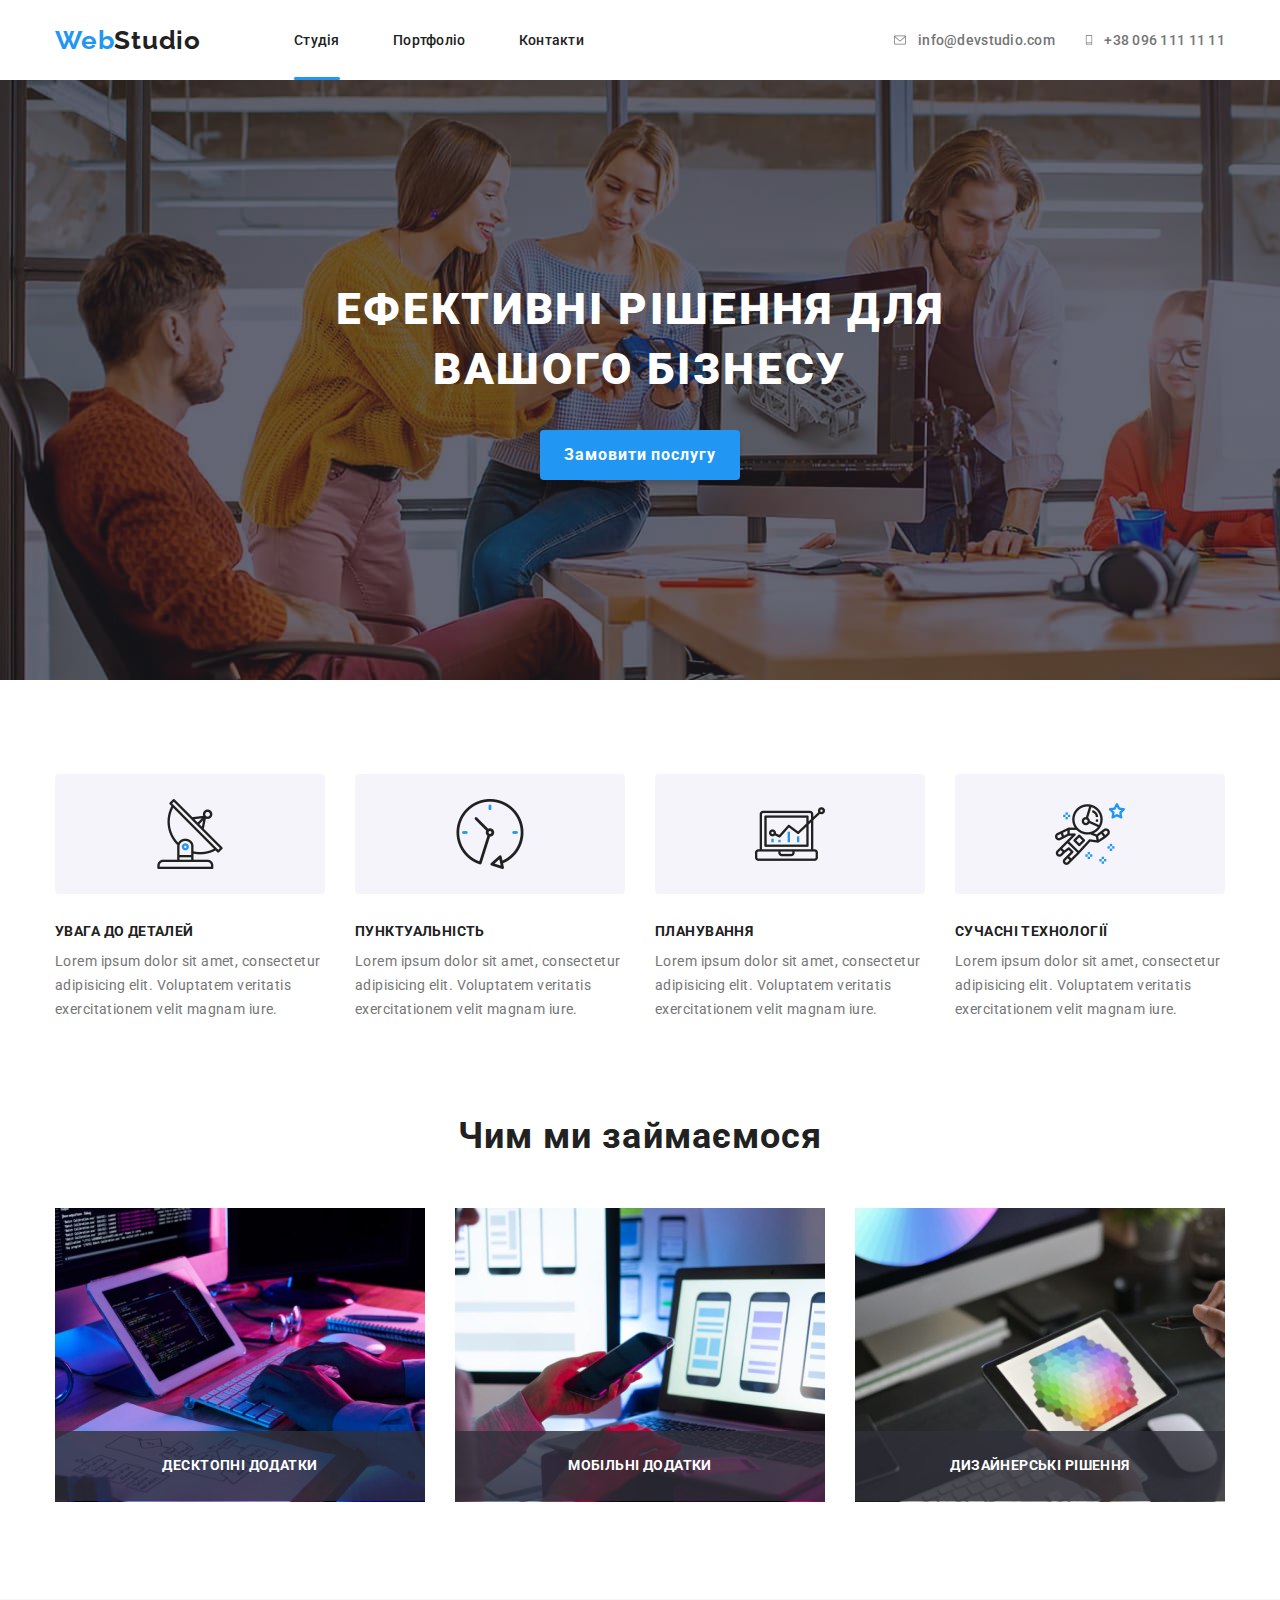
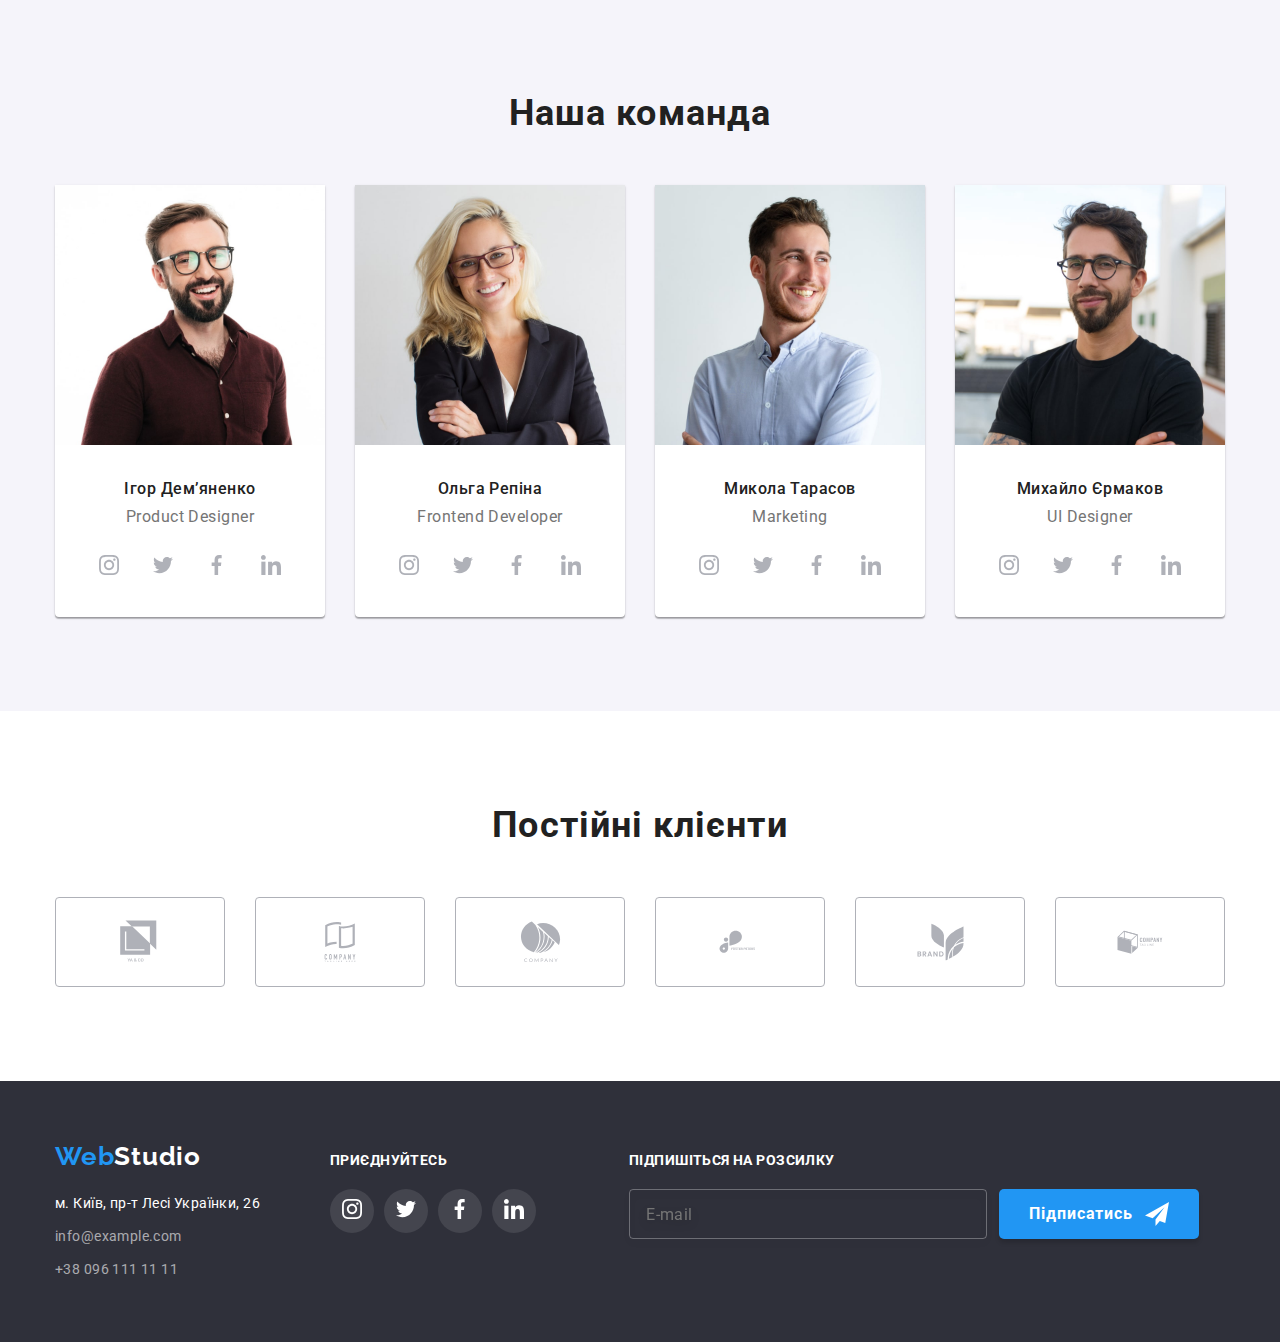
==== index.html @ 6cf21756 "Add files via upload" ====
<!DOCTYPE html>
<html lang="en">

<head>
    <meta charset="UTF-8">
    <meta http-equiv="X-UA-Compatible" content="IE=edge">
    <meta name="viewport" content="width=device-width, initial-scale=1.0">
    <link rel="preconnect" href="https://fonts.googleapis.com">
    <link rel="preconnect" href="https://fonts.gstatic.com" crossorigin>
    <link
        href="https://fonts.googleapis.com/css2?family=Raleway:wght@700&family=Roboto:wght@400;500;700;900&display=swap"
        rel="stylesheet">
    <link rel="stylesheet" href="https://cdnjs.cloudflare.com/ajax/libs/modern-normalize/1.1.0/modern-normalize.min.css">
    <link rel="stylesheet" href="./styles/reset.css">
    <link rel="stylesheet" href="./styles/base.css">
    <link rel="stylesheet" href="./styles/studio.css">
    <title>WebStudio</title>
</head>

<body>

    <header class="header-section">
        <div class="header-container container">
            <a href="./index.html" class="header-logo">Web<span class="logo-black">Studio</span></a>
            <nav class="header-nav">
                <ul class="header-list">
                    <li class="header-item">
                        <a href="./index.html" class="header-link header-overlay">Студія</a>
                    </li>
                    <li class="header-item">
                        <a href="./portfolio.html" class="header-link">Портфоліо</a>
                    </li>
                    <li class="header-item">
                        <a href="#" class="header-link">Контакти</a>
                    </li>
                </ul>
            </nav>
            <ul class="header-contacts">
                <a href="mailto:info@devstudio.com" class="header-link header-contact">
                    <svg width="16" height="12" class="header-svg">
                        <use href="./img/symbol-defs.svg#icon-post">
                            
                        </use>
                    </svg>
                    info@devstudio.com
                </a>
                <a href="tel:+380961111111" class="header-link header-contact">
                    <svg width="10" height="16" class="header-svg">
                        <use href="./img/symbol-defs.svg#icon-phone">
                            
                        </use>
                    </svg>
                    +38 096 111 11 11
                </a>
            </ul>
        </div>
    </header>

    <main class="main-section">

        <div class="overlay is-hidden" data-backdrop>
            <form class="form-section is-hidden">
                <h2 class="form-title">Залиште свої дані, ми Вам зателефонуємо</h2>
                <button class="form-container" type="button" data-close-modal>
                    <svg class="form-icon" width="11" height="11">
                        <use href="./img/symbol-defs.svg#icon-button-close"></use>
                    </svg>
                </button>
                <ul class="form-list">
                    <li class="form-item">
                        <label for="name" class="form-subtitle">Iм’я</label>
                        <input type="text" class="form-field" required id="name">
                        <svg class="form-svg" width="12" height="12">
                            <use href="./img/symbol-defs.svg#icon-human"></use>
                        </svg>
                    </li>
                    <li class="form-item">
                        <label for="tel" class="form-subtitle">Телефон</label>
                        <input type="tel" class="form-field" required id="tel">
                        <svg class="form-svg" width="13" height="13">
                            <use href="./img/symbol-defs.svg#icon-phone-form"> </use>
                        </svg>
                    </li>
                    <li class="form-item">
                        <label for="mail" class="form-subtitle">Пошта</label>
                        <input type="email" class="form-field" required id="mail">
                        <svg class="form-svg" width="15" height="12">
                            <use href="./img/symbol-defs.svg#icon-mail-form"></use>
                        </svg>
                    </li>
                    <li class="form-item">
                        <h3 class="form-subtitle">Коментарі</h3>
                        <textarea type="text" class="form-textarea" placeholder="Введите текст"></textarea>
                    </li>
                    <li class="form-item">
                        <label for="comment" class="form-subtitle"></label>
                        <input type="checkbox" class="form-checkbox" id="comment" required>
                        <p class="form-text">Погоджуюсь з розсилкою і приймаю <a class="form-link" href="./"> Умови договору </a></p>
                    </li>
                </ul>
                <button class="form-but" type="submit">Надіслати</button>
            </form>
        </div>

        <section class="hero-section">
            <h1 class="hero-title">ефективні рішення для вашого бізнесу</h1>
            <button type="button" class="hero-but" data-open-modal>Замовити послугу</button>
        </section>

        <section class="benefits-section">
            <div class="container">
                <ul class="benefits-list">
                    <li class="benefits-item">
                        <h3 class="benefits-title">УВАГА ДО ДЕТАЛЕЙ</h3>
                        <p class="benefits-text">Lorem ipsum dolor sit amet, consectetur adipisicing elit. Voluptatem
                            veritatis exercitationem
                            velit magnam iure.</p>
                    </li>
                    <li class="benefits-item">
                        <h3 class="benefits-title">ПунктуальнІсть</h3>
                        <p class="benefits-text">Lorem ipsum dolor sit amet, consectetur adipisicing elit. Voluptatem
                            veritatis exercitationem
                            velit magnam iure.
                        </p>
                    </li>
                    <li class="benefits-item">
                        <h3 class="benefits-title">ПЛАНУВАННЯ</h3>
                        <p class="benefits-text">Lorem ipsum dolor sit amet, consectetur adipisicing elit. Voluptatem
                            veritatis exercitationem
                            velit magnam iure.
                        </p>
                    </li>
                    <li class="benefits-item">
                        <h3 class="benefits-title">СУЧАСНІ ТЕхнології</h3>
                        <p class="benefits-text">Lorem ipsum dolor sit amet, consectetur adipisicing elit. Voluptatem
                            veritatis exercitationem
                            velit magnam iure.
                        </p>
                    </li>
                </ul>
            </div>
        </section>

        <section class="services-section">
            <div class="container">
                <h2 class="services-title">Чим ми займаємося</h2>
                <ul class="services-list">
                    <li class="services-item">
                        <img src="./img/studio/клавіатура.jpg" alt="coder" width="370" class="services-img">
                    </li>
                    <li class="services-item">
                        <img src="./img/studio/телефон.jpg" alt="phone bright"
                            width="370" class="services-img">
                    </li>
                    <li class="services-item">
                        <img src="./img/studio/планшет.jpg" alt="rainbow phone" width="370" class="services-img">
                    </li>
                </ul>
            </div>
        </section>

        <section class="team-section">
            <div class="container">
                <h2 class="team-title">Наша команда</h2>
                <ul class="team-list">
                    <li class="team-item">
                        <img src="./img/studio/чоловік-3.jpg" alt="man in red" width="270" class="team-photo">
                        <h3 class="team-name">Ігор Дем’яненко</h3>
                        <h4 class="team-pos">Product Designer</h4>
                    <ul class="team-socials">
                        <li class="team-soc">
                            <a href="./" class="team-link">
                                <svg width="20" height="20" class="team-svg">
                                    <use href="./img/symbol-defs.svg#icon-instagram">
                                </svg>
                            </a>
                        </li>
                        <li class="team-soc">
                            <a href="./" class="team-link">
                                <svg width="20" height="20" class="team-svg">
                                    <use href="./img/symbol-defs.svg#icon-twitter">
                                </svg>
                            </a>
                        </li>
                        <li class="team-soc">
                            <a href="./" class="team-link">
                                <svg width="20" height="20" class="team-svg">
                                    <use href="./img/symbol-defs.svg#icon-facebook">
                                </svg>
                            </a>
                        </li>
                        <li class="team-soc">
                            <a href="./" class="team-link">
                                <svg width="20" height="20" class="team-svg">
                                    <use href="img/symbol-defs.svg#icon-linkedin">
                                </svg>
                            </a>
                        </li>
                    </ul>
                    </li>
                    <li class="team-item">
                        <img src="./img/studio/жінка.jpg" alt="woman in black" width="270" class="team-photo">
                        <h3 class="team-name">Ольга Репіна</h3>
                        <h4 class="team-pos">Frontend Developer</h4>
                        <ul class="team-socials">
                            <li class="team-soc">
                                <a href="./" class="team-link">
                                    <svg width="20" height="20" class="team-svg">
                                        <use href="./img/symbol-defs.svg#icon-instagram">
                                    </svg>
                                </a>
                            </li>
                            <li class="team-soc">
                                <a href="./" class="team-link">
                                    <svg width="20" height="20" class="team-svg">
                                        <use href="./img/symbol-defs.svg#icon-twitter">
                                    </svg>
                                </a>
                            </li>
                            <li class="team-soc">
                                <a href="./" class="team-link">
                                    <svg width="20" height="20" class="team-svg">
                                        <use href="./img/symbol-defs.svg#icon-facebook">
                                    </svg>
                                </a>
                            </li>
                            <li class="team-soc">
                                <a href="./" class="team-link">
                                    <svg width="20" height="20" class="team-svg">
                                        <use href="img/symbol-defs.svg#icon-linkedin">
                                    </svg>
                                </a>
                            </li>
                        </ul>
                        </li>
                    <li class="team-item">
                        <img src="./img/studio/чоловік-2.jpg" alt="man in blue" width="270" class="team-photo">
                        <h3 class="team-name">Микола Тарасов</h3>
                        <h4 class="team-pos">Marketing</h4>
                        <ul class="team-socials">
                            <li class="team-soc">
                                <a href="./" class="team-link">
                                    <svg width="20" height="20" class="team-svg">
                                        <use href="./img/symbol-defs.svg#icon-instagram">
                                    </svg>
                                </a>
                            </li>
                            <li class="team-soc">
                                <a href="./" class="team-link">
                                    <svg width="20" height="20" class="team-svg">
                                        <use href="./img/symbol-defs.svg#icon-twitter">
                                    </svg>
                                </a>
                            </li>
                            <li class="team-soc">
                                <a href="./" class="team-link">
                                    <svg width="20" height="20" class="team-svg">
                                        <use href="./img/symbol-defs.svg#icon-facebook">
                                    </svg>
                                </a>
                            </li>
                            <li class="team-soc">
                                <a href="./" class="team-link">
                                    <svg width="20" height="20" class="team-svg">
                                        <use href="img/symbol-defs.svg#icon-linkedin">
                                    </svg>
                                </a>
                            </li>
                        </ul>
                        </li>
                    <li class="team-item">
                        <img src="./img/studio/чоловік-1.jpg" alt="man in black" width="270" class="team-img">
                        <h3 class="team-name">Михайло Єрмаков</h3>
                        <h4 class="team-pos">UI Designer</h4>
                        <ul class="team-socials">
                            <li class="team-soc">
                                <a href="./" class="team-link">
                                    <svg width="20" height="20" class="team-svg">
                                        <use href="./img/symbol-defs.svg#icon-instagram">
                                    </svg>
                                </a>
                            </li>
                            <li class="team-soc">
                                <a href="./" class="team-link">
                                    <svg width="20" height="20" class="team-svg">
                                        <use href="./img/symbol-defs.svg#icon-twitter">
                                    </svg>
                                </a>
                            </li>
                            <li class="team-soc">
                                <a href="./" class="team-link">
                                    <svg width="20" height="20" class="team-svg">
                                        <use href="./img/symbol-defs.svg#icon-facebook">
                                    </svg>
                                </a>
                            </li>
                            <li class="team-soc">
                                <a href="./" class="team-link">
                                    <svg width="20" height="20" class="team-svg">
                                        <use href="img/symbol-defs.svg#icon-linkedin">
                                    </svg>
                                </a>
                            </li>
                        </ul>
                        </li>
                </ul>
            </div>
        </section>

        <section class="clients-section">

            <div class="container">
                <h2 class="clients-title">Постійні клієнти</h2>
                <ul class="clients-list">
                    <li class="clients-item">
                        <svg width="44" height="49" class="clients-svg">
                            <use href="./img/symbol-defs.svg#icon-client-1">
                            </use>
                        </svg>
                    </li>
                    <li class="clients-item">
                        <svg width="40" height="52" class="clients-svg">
                            <use href="./img/symbol-defs.svg#icon-client-2">
                            </use>
                        </svg>
                    </li>
                    <li class="clients-item">
                        <svg width="41" height="42" class="clients-svg">
                            <use href="./img/symbol-defs.svg#icon-client-3">
                            </use>
                        </svg>
                    </li>
                    <li class="clients-item">
                        <svg width="79" height="42" class="clients-svg">
                            <use href="./img/symbol-defs.svg#icon-client-4">
                            </use>
                        </svg>
                    </li>
                    <li class="clients-item">
                        <svg width="59" height="46" class="clients-svg">
                            <use href="./img/symbol-defs.svg#icon-client-5"> </use>
                        </svg>
                    </li>
                    <li class="clients-item">
                        <svg width="88" height="45" class="clients-svg">
                            <use href="./img/symbol-defs.svg#icon-client-6">
                            </use>
                        </svg>
                    </li>
                </ul>
            </div>

        </section>
    </main>

    <footer class="footer-section">
        <div class="footer-container">
            <div class="footer-column1">
                <a href="./index.html" class="footer-logo">Web<span class="logo-white">Studio</span></a>
                <ul class="footer-list">
                    <li class="footer-item">
                        <address class="footer-adress">м. Київ, пр-т Лесі Українки, 26</address>
                    </li>
                    <li class="footer-item">
                        <a href="mailto:info@example.com" class="header-link header-contact footer-contact">info@example.com</a>
                    </li>
                    <li class="footer-item">
                        <a href="tel:+380961111111" class="header-link header-contact footer-contact">+38 096 111 11 11</a>
                    </li>
                </ul>
            </div>
            <div class="footer-column">
                <h2 class="footer-title">Приєднуйтесь</h2>
                <ul class="footer-socials">
                    <li class="footer-soc">
                        <a href="./" class="footer-link">
                            <svg width="20" height="20" class="footer-svg">
                                <use href="./img/symbol-defs.svg#icon-instagram">
                            </svg>
                        </a>
                    </li>
                    <li class="footer-soc">
                        <a href="./" class="footer-link">
                            <svg width="20" height="20" class="footer-svg">
                                <use href="./img/symbol-defs.svg#icon-twitter">
                            </svg>
                        </a>
                    </li>
                    <li class="footer-soc">
                        <a href="./" class="footer-link">
                            <svg width="20" height="20" class="footer-svg">
                                <use href="./img/symbol-defs.svg#icon-facebook">
                            </svg>
                        </a>
                    </li>
                    <li class="footer-soc">
                        <a href="./" class="footer-link">
                            <svg width="20" height="20" class="footer-svg">
                                <use href="./img/symbol-defs.svg#icon-linkedin">
                            </svg>
                        </a>
                    </li>
                </ul>
            </div>
            <div class="footer-column2">
                <h2 class="footer-title">ПІДПИШІТЬСЯ НА РОЗСИЛКУ</h2>
                <form class="footer-form">
                    <input type="email" class="footer-field" placeholder="E-mail" required>
                    <button class="footer-but">
                        Підписатись
                        <svg class="footer-send" width="24" height="24">
                            <use href="./img/symbol-defs.svg#icon-icon-send"></use>
                        </svg>
                    </button>
                </form>
            </div>
        </div>
    </footer>

    <script>
        const refs = {
          openModalBtn: document.querySelector("[data-open-modal]"),
          closeModalBtn: document.querySelector("[data-close-modal]"),
          backdrop: document.querySelector("[data-backdrop]"),
        };
  
        refs.openModalBtn.addEventListener("click", toggleModal);
        refs.closeModalBtn.addEventListener("click", toggleModal);
  
        refs.backdrop.addEventListener("click", logBackdropClick);
  
        function toggleModal() {
          refs.backdrop.classList.toggle("is-hidden");
          
          if(document.body.style.overflow == 'hidden'){
            document.body.style.overflow = 'visible';
          }
          else{
            document.body.style.overflow = 'hidden';
          }
        }
  
        function logBackdropClick() {
          console.log("Це клік в бекдроп");
        }

      </script>

</body>

</html>
---- styles/base.css ----
/* body */

body{
    font-family: 'Roboto';
}

/* header */


.header-section{
    height: 80px;
}
.header-container{
    display: flex;
    align-items: center;
    height: inherit;
}

.header-nav{
    height: inherit;
}

.header-list{
    display: flex;
    justify-content: space-between;
    width: 290px;
    margin-left: 93px;
    height: inherit;
}
.header-contacts{
    display: flex;
    justify-content: space-between;
    width: 333px;
    margin-left: auto;
}

.header-logo, .footer-logo{
    font-family: 'Raleway';
    font-weight: 700;
    font-size: 26px;
    line-height: 1.19;
    letter-spacing: 0.03em;
    color: #2196F3;
    text-decoration: none;
}

.header-link{
    font-weight: 500;
    font-size: 14px;
    line-height: 1.17;
    letter-spacing: 0.02em;
    color: #212121;
    text-decoration: none;
    align-items: center;
    display: flex;
    transition: cubic-bezier(.77,.22,.1,.96) 0.2s;
    position: relative;
    height: 100%;
}

.header-link:hover{
    color: #2196F3;
}

.header-link:hover{
    color: #2196F3;
}

.header-overlay::after{
    content: '';
    display: block;
    width: 100%;
    height: 3px;
    position: absolute;
    top: 96%;
    background-color: #2196F3;
    border-radius: 5px;
}

.header-link:hover>svg{
    fill: #2196F3;
}

.header-svg{
    fill: #757575;
    margin-right: 10px;
}

.logo-black{
    color: #212121;
}
.logo-white{
    color: #FFFFFF;
}
.header-contact{
    color: #757575;
}

/* footer */

.footer-section{
    padding: 60px 0;
    background-color: #2F303A;
}

.footer-container{
    width: 1200px;
    padding: 0 15px;
    margin: 0 auto;
    display: flex;
}

.footer-list{
    margin-top: 20px;
}
.footer-item{
    margin-top: 9px;
}
.footer-item:first-child{
    margin-top: 0px;
}
.footer-adress{
    font-weight: 400;
    font-size: 14px;
    line-height: 1.71;    
    font-style: normal;
    letter-spacing: 0.03em;
    color: #FFFFFF;
}
.footer-contact{
    font-weight: 400;
    line-height: 1.71;
    letter-spacing: 0.03em;
    color: rgba(255, 255, 255, 0.6);
}

.footer-column{
    margin-left: 70px;
    padding-top: 12px;
}
.footer-title{
    font-family: 'Roboto';
    font-weight: 700;
    font-size: 14px;
    line-height: 1.14;
    letter-spacing: 0.03em;
    text-transform: uppercase;
    color: #FFFFFF;
}
.footer-socials{
    margin-top: 20px;
    display: flex;
    width: 206px;
    justify-content: space-between;
}
.footer-soc{
    width: 44px;
    border-radius: 50%;
    height: 44px;
    display: flex;
    justify-content: center;
    align-items: center;
    background: rgba(255, 255, 255, 0.1);
    transition: cubic-bezier(.77,.22,.1,.96) 0.2s;
}
.footer-svg{
    fill: #FFF;
    transition: cubic-bezier(.77,.22,.1,.96) 0.2s;
}
.footer-soc:hover{
    background: #2196F3;
}



.footer-svg{
    fill: #FFF;
    transition: 0.2s;
}
.footer-soc:hover{
    border-radius: 50%;
    background: #2196F3;
    transition: 0.2s;
}

.footer-column2{
    margin-left: 93px;
    padding-top: 12px;
}
.footer-form{
    display: flex;
    justify-content: space-between;
    width: 570px;
    margin-top: 20px;
}
.footer-but{
    display: flex;
    align-items: center;
    justify-content: center;
    width: 200px;
    height: 50px;
    background: #2196F3;
    box-shadow: 0px 4px 4px rgba(0, 0, 0, 0.15);
    border-radius: 5px;
    border: 0;
    font-family: 'Roboto';
    font-weight: 700;
    font-size: 16px;
    line-height: 1.88;
    display: flex;
    align-items: center;
    text-align: center;
    letter-spacing: 0.06em;
    color: #FFFFFF;
}
.footer-field{
    width: 358px;
    height: 50px;
    border: 1px solid rgba(255, 255, 255, 0.3);
    filter: drop-shadow(0px 4px 4px rgba(0, 0, 0, 0.15));
    border-radius: 4px;
    background-color: transparent;
    font-family: 'Roboto';
    font-weight: 400;
    font-size: 16px;
    line-height: 1.25;
    padding: 15px 16px;
    letter-spacing: 0.03em;
    color: rgba(255, 255, 255, 0.6);
    transition: ease 0.2s;
}
.footer-field:hover{
    border-color: #2196F3;
}
.footer-send{
    fill: #fff;
    margin-left: 12px;
}

.container{
    width: 1200px;
    padding: 0 15px;
    margin: 0 auto;
}
---- styles/studio.css ----
.form-section{
    padding: 40px;
    width: 528px;
    height: 581px;
    position: absolute;
    z-index: 3;
    left: 50%;
    top: 50%;
    transform: translate(-50%, -50%);
    background: #FFFFFF;
    box-shadow: 0px 1px 3px rgba(0, 0, 0, 0.12), 0px 1px 1px rgba(0, 0, 0, 0.14), 0px 2px 1px rgba(0, 0, 0, 0.2);
    border-radius: 4px;
}

.form-title{
    font-family: 'Roboto';
    font-weight: 700;
    font-size: 20px;
    line-height: 1.15;
    text-align: center;
    letter-spacing: 0.03em;
    color: #212121;
}

.form-container{
    position: absolute;
    display: flex;
    align-items: center;
    justify-content: center;
    top: 8px;
    right: 8px;
    width: 30px;
    height: 30px;
    background: #FFFFFF;
    border: 1px solid rgba(0, 0, 0, 0.1);
    border-radius: 50%;
    transition: cubic-bezier(.11,.2,.55,1.27) 0.2s
}

.form-container:hover>.form-icon{
    fill: #2196F3;
    transition: ease 0.2s;
}

.form-item{
    margin-top: 10px;
    position: relative;
}

.form-item:first-child{
    margin-top: 12px;
}

.form-item:last-child{
    font-family: 'Roboto';
    font-weight: 400;
    font-size: 14px;
    line-height: 1.71;
    letter-spacing: 0.03em;
    color: #757575;
    display: flex;
    align-items: center;
    margin-top: 20px;
}

.form-subtitle{
    font-family: 'Roboto';
    font-weight: 400;
    font-size: 12px;
    line-height: 1.17;    
    letter-spacing: 0.01em;
    color: #757575;
}

.form-field, .form-textarea{
    border: 1px solid rgba(33, 33, 33, 0.2);
    border-radius: 4px;
    cursor: pointer;
    margin-top: 4px;
}

.form-field:hover+.form-svg, .form-field:focus+.form-svg{
    fill: #2196F3;
}

.form-field:hover, .form-textarea:hover{
    border-color: #2196F3;
}

.form-field{
    padding: 12px 18px 12px 42px;
    height: 40px;
    width: 448px;
    display: block;
}

.form-svg{
    position: absolute;
    bottom: 14px;
    left: 15px;
}

.form-textarea{
    width: 448px;
    height: 120px;
    padding: 12px 16px;
    font-family: 'Roboto';
    font-weight: 400;
    font-size: 14px;
    line-height: 16px;
    letter-spacing: 0.01em;
    color: rgba(117, 117, 117, 0.5);
}

.form-checkbox{
    width: 16px;
    height: 15px;
}

.form-text{
    margin-left: 8.38px;
}

.form-link:link, .form-link:visited{
    color: #2196F3;
    text-decoration: underline #2196F3;
}

.form-but{
    width: 200px;
    height: 50px;
    background: #2196F3;
    box-shadow: 0px 4px 4px rgba(0, 0, 0, 0.15);
    border-radius: 4px;
    border: 0;
    display: block;
    margin: 30px auto 0;
    font-family: 'Roboto';
    font-weight: 700;
    font-size: 16px;
    line-height: 1.18;
    letter-spacing: 0.06em;
    color: #FFFFFF;
}
.overlay{
    position: fixed;
    top: 0;
    left: 0;
    width: 100%;
    height: 100%;
    background: rgba(0, 0, 0, 0.2);
    z-index: 2;
    transition: cubic-bezier(.11,.2,.55,1.27) 0.4s;
}
.overlay.is-hidden{
    opacity: 0;
    pointer-events: none;
    transition: cubic-bezier(.11,.2,.55,1.27) 0.4s;
}


.hero-section{
    display: flex;
    flex-direction: column;
    background-color: #2F303A;
    height: 600px;
    align-items: center;
    justify-content: center;
    background: linear-gradient(to left, rgba(47, 48, 58, 0.4), rgba(47, 48, 58, 0.4)), url('../img/background/background.jpg');
}
.hero-title{
    font-weight: 900;
    font-size: 44px;
    line-height: 1.36;
    text-align: center;
    letter-spacing: 0.06em;
    text-transform: uppercase;
    color: #FFFFFF;
    width: 696px;
}
.hero-but{
    font-weight: 700;
    font-size: 16px;
    line-height: 1.87;    
    letter-spacing: 0.06em;
    color: #FFFFFF;
    background-color: #2196F3;
    border: 0;
    box-shadow: 0px 4px 4px rgba(0, 0, 0, 0.15);
    border-radius: 4px;
    width: 200px;
    height: 50px;
    margin-top: 30px;
}

.benefits-section{
    padding-top: 94px;
}
.benefits-list{
    display: flex;
    justify-content: space-between;
}

.benefits-item:before{
    width: 270px;
    height: 120px;
    content: '';
    display: block;
    border-radius: 4px;
    margin-bottom: 30px;
    background: #F5F4FA;
    background-size: 70px 70px;
    background-repeat: no-repeat;
    background-position: center center;
}

.benefits-item:nth-child(1)::before{
    background-image: url('../img/studio/sputnik.png');
}
.benefits-item:nth-child(2)::before{
    background-image: url('../img/studio/time.png');
}
.benefits-item:nth-child(3)::before{
    background-image: url('../img/studio/stonks.png');
}
.benefits-item:nth-child(4)::before{
    background-image: url('../img/studio/cosmo.png');
}

.benefits-title{
    font-weight: 700;
    font-size: 14px;
    line-height: 1.14;
    letter-spacing: 0.03em;
    text-transform: uppercase;
    color: #212121;
    width: 270px;
}
.benefits-text{
    font-weight: 400;
    font-size: 14px;
    line-height: 1.71;
    letter-spacing: 0.03em;
    color: #757575;
    width: 270px;
    margin-top: 10px;
}

.services-section{
    padding: 94px 0;
}
.services-list{
    display: flex;
    justify-content: space-between;
    margin-top: 50px;
}

.services-item{
    position: relative;
    font-family: 'Roboto';
    font-weight: 700;
    color: #FFFFFF;
    font-size: 14px;
    line-height: 1.14;
    text-align: center;
    letter-spacing: 0.03em;
    text-transform: uppercase;
}

.services-item::before{
    content: 'Десктопні додатки';
    display: flex;
    position: absolute;
    bottom: 4px;
    background-color: rgba(47, 48, 58, 0.8);
    justify-content: center;
    align-items: center;
    width: 100%;
    height: 70px;
}

.services-item:nth-child(2)::before{
    content: 'Мобільні додатки';
}

.services-item:nth-child(3)::before{
    content: 'Дизайнерські рішення';
}

.team-section{
    background-color: #F5F4FA;
    padding: 94px 0;
}
.team-list{
    display: flex;
    justify-content: space-between;
    margin-top: 50px;
}
.team-item{
    background: #FFFFFF;
    box-shadow: 0px 1px 3px rgba(0, 0, 0, 0.12), 0px 1px 1px rgba(0, 0, 0, 0.14), 0px 2px 1px rgba(0, 0, 0, 0.2);
    border-radius: 0px 0px 4px 4px;
    padding-bottom: 30px;
}
.team-name{
    font-weight: 500;
    font-size: 16px;
    line-height: 1.18;    
    text-align: center;
    letter-spacing: 0.03em;
    color: #212121;
    margin-top: 30px;
}
.team-pos{
    font-weight: 400;
    font-size: 16px;
    line-height: 1.18;    
    text-align: center;
    letter-spacing: 0.03em;
    color: #757575;
    margin-top: 10px;
}

.team-socials{
    display: flex;
    width: 206px;
    justify-content: space-between;
    margin: 16px auto 0;
}
.team-link{
    display: flex;
    width: 44px;
    height: 44px;
    justify-content: center;
    align-items: center;
    transition: 0.2s;
}
.team-svg{
    fill: #AFB1B8;
    transition: 0.2s;
}
.team-link:hover{
    border-radius: 50%;
    background: #2196F3;
    transition: 0.2s;
}
.team-link:hover > svg{
    fill: #fff;
    transition: 0.2s;
}

.clients-section{
    padding: 94px 0;
}
.clients-list{
    margin-top: 50px;
    display: flex;
    justify-content: space-between;
    width: 1170px;
}
.clients-item{
    height: 90px;
    width: 170px;
    display: flex;
    justify-content: center;
    align-items: center;
    border: 1px solid #AFB1B8;
    border-radius: 4px;
    transition: 0.2s;
}
.clients-svg{
    fill: #AFB1B8;
    transition: 0.2s;
}
.clients-item:hover{
    border: 1px solid #2196F3;
    transition: 0.2s;
}
.clients-item:hover > svg{
    fill: #2196F3;
    transition: 0.2s;
}

.icons-team {
    display: flex;
    width: 206px;
    justify-content: space-between;
    margin: 16px auto 0;
}

.services-title, .team-title, .clients-title{
    font-weight: 700;
    font-size: 36px;
    line-height: 1.16;
    text-align: center;
    letter-spacing: 0.03em;
    color: #212121;
}
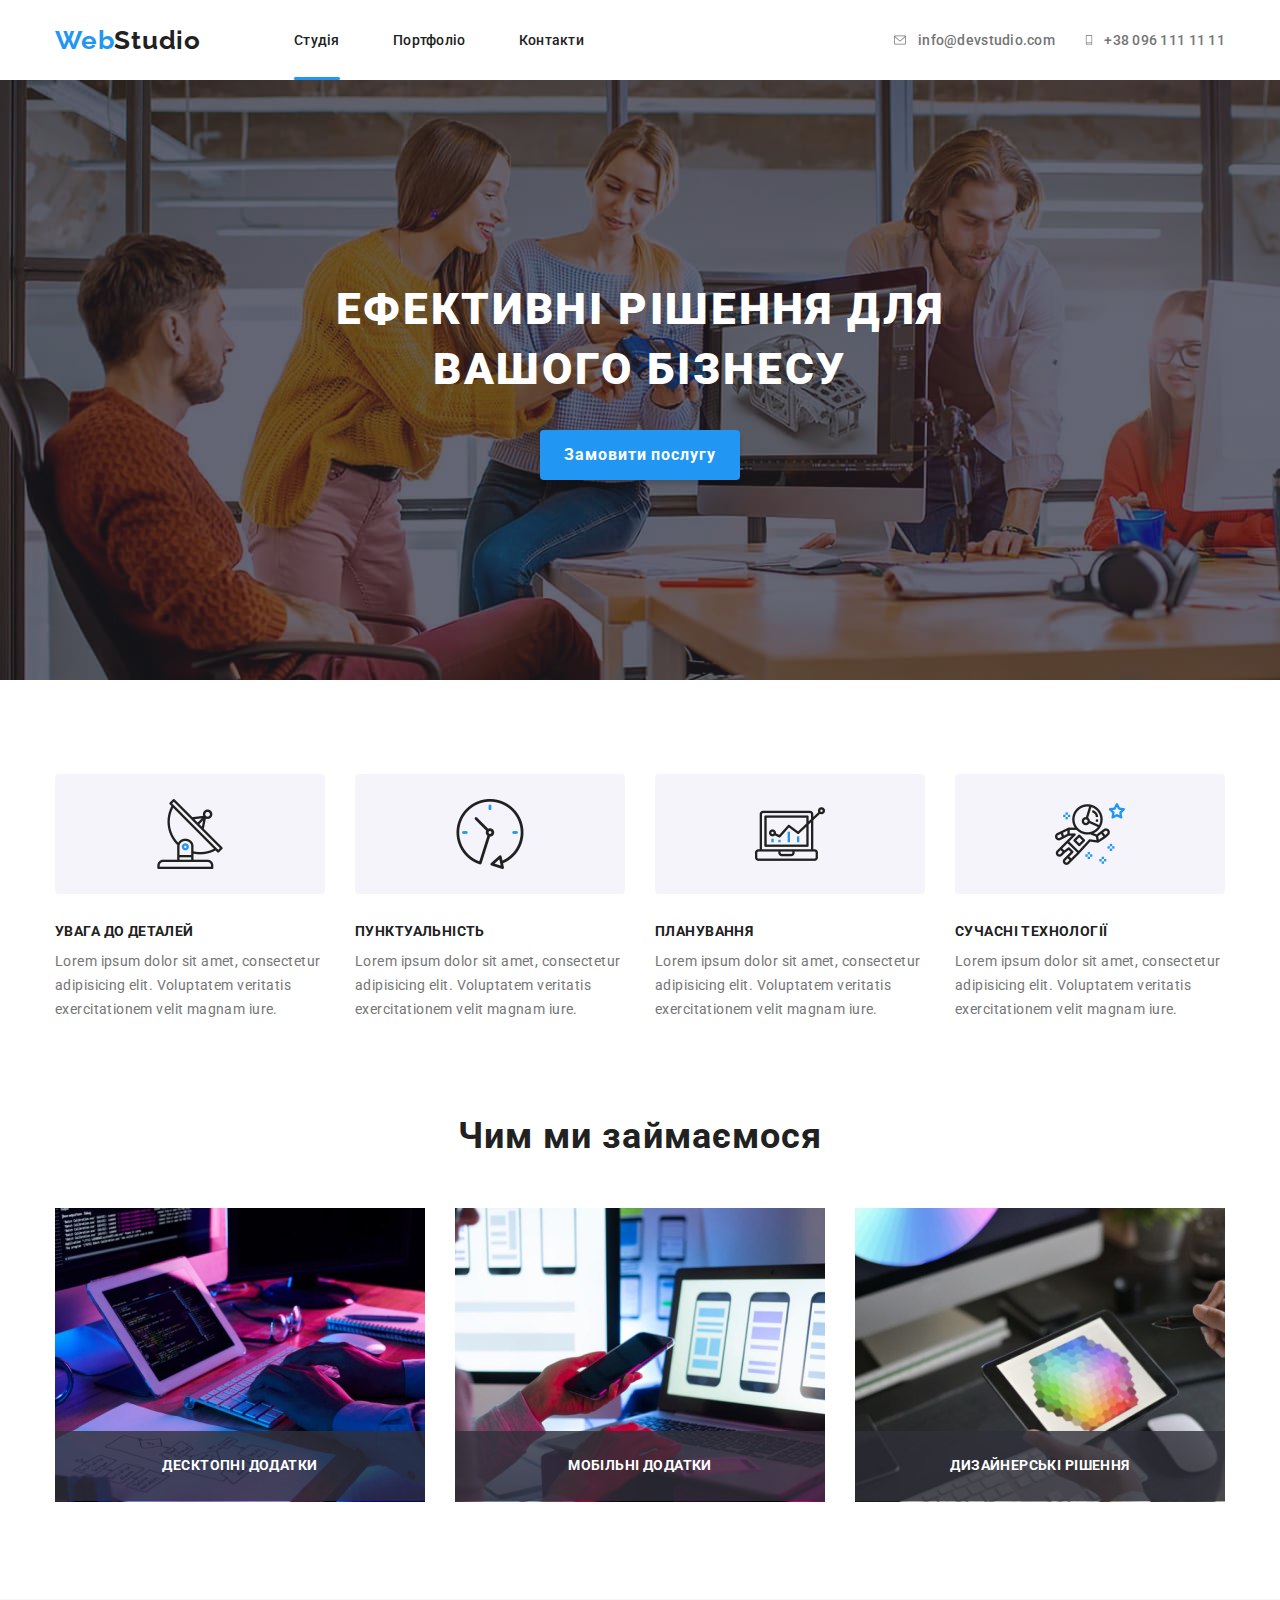
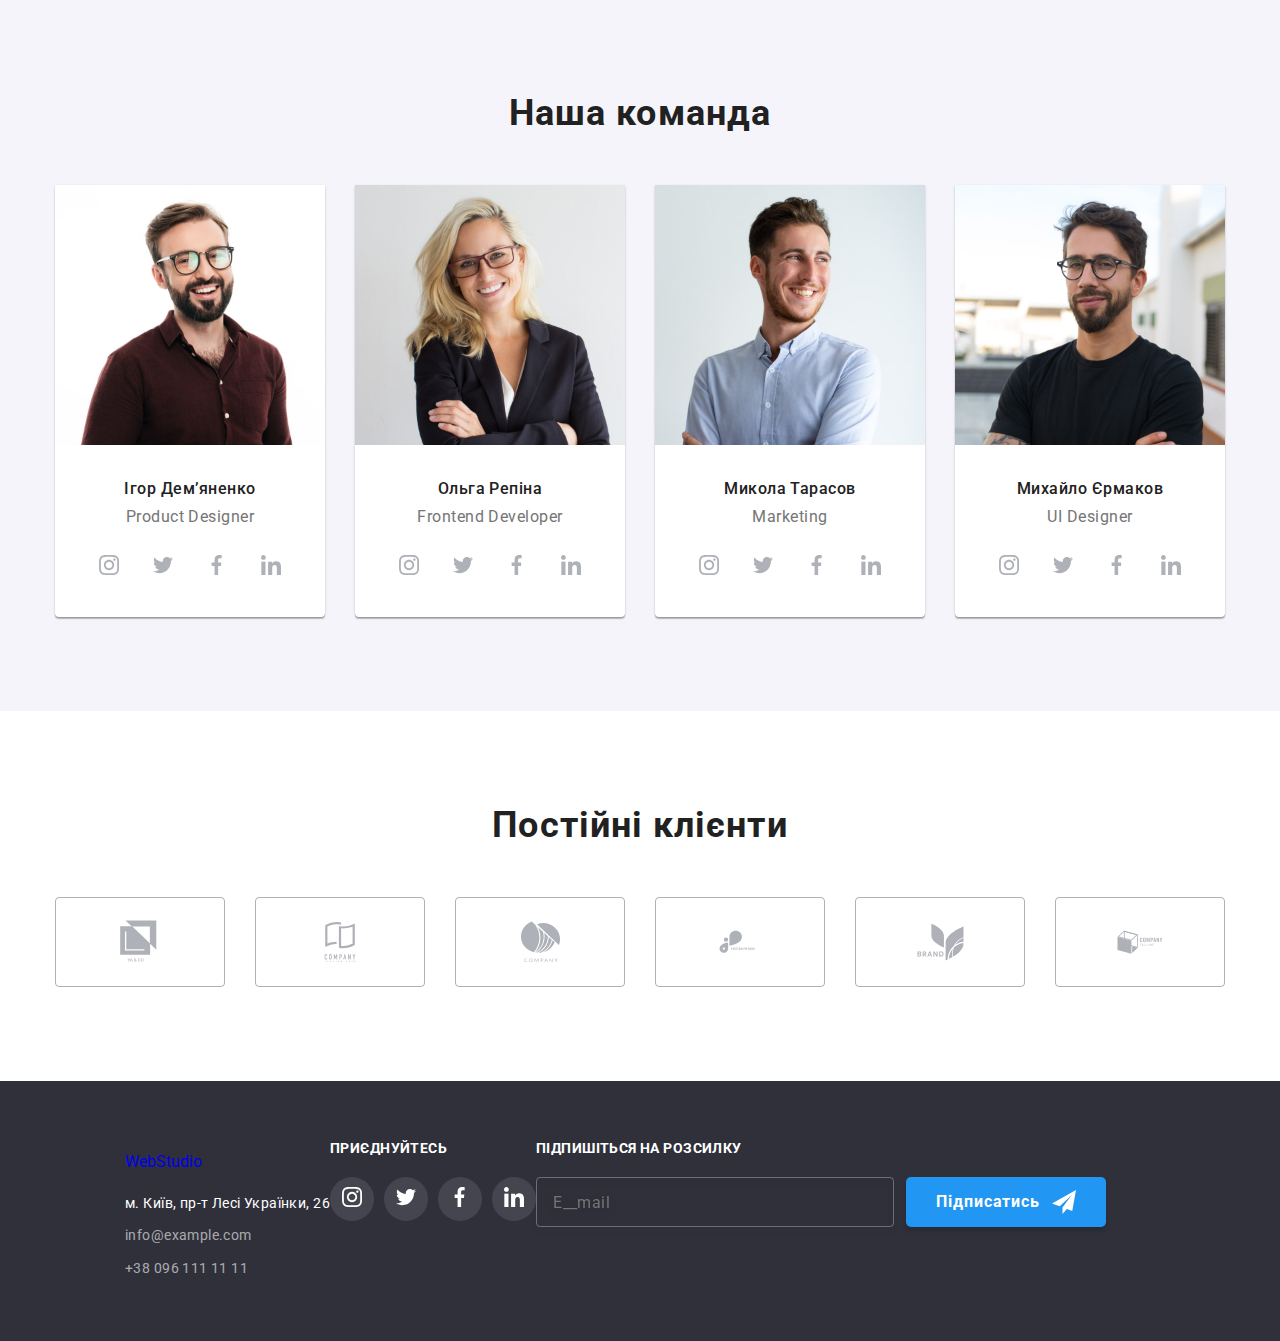
==== commit e4519199: "Add files via upload" ====
--- a/index.html
+++ b/index.html
@@ -19,33 +19,33 @@
 
 <body>
 
-    <header class="header-section">
-        <div class="header-container container">
-            <a href="./index.html" class="header-logo">Web<span class="logo-black">Studio</span></a>
-            <nav class="header-nav">
-                <ul class="header-list">
-                    <li class="header-item">
-                        <a href="./index.html" class="header-link header-overlay">Студія</a>
-                    </li>
-                    <li class="header-item">
-                        <a href="./portfolio.html" class="header-link">Портфоліо</a>
-                    </li>
-                    <li class="header-item">
-                        <a href="#" class="header-link">Контакти</a>
+    <header class="header">
+        <div class="header__header-container container">
+            <a href="./index.html" class="header__logo">Web<span class="header__logo-black">Studio</span></a>
+            <nav class="header__nav">
+                <ul class="header__list">
+                    <li class="header__item">
+                        <a href="./index.html" class="header__link header__overlay">Студія</a>
+                    </li>
+                    <li class="header__item">
+                        <a href="./portfolio.html" class="header__link">Портфоліо</a>
+                    </li>
+                    <li class="header__item">
+                        <a href="#" class="header__link">Контакти</a>
                     </li>
                 </ul>
             </nav>
-            <ul class="header-contacts">
-                <a href="mailto:info@devstudio.com" class="header-link header-contact">
-                    <svg width="16" height="12" class="header-svg">
+            <ul class="contacts">
+                <a href="mailto:info@devstudio.com" class="contacts__link contacts__contact">
+                    <svg width="16" height="12" class="contacts__svg">
                         <use href="./img/symbol-defs.svg#icon-post">
                             
                         </use>
                     </svg>
                     info@devstudio.com
                 </a>
-                <a href="tel:+380961111111" class="header-link header-contact">
-                    <svg width="10" height="16" class="header-svg">
+                <a href="tel:+380961111111" class="contacts__link contacts__contact">
+                    <svg width="10" height="16" class="contacts__svg">
                         <use href="./img/symbol-defs.svg#icon-phone">
                             
                         </use>
@@ -56,83 +56,83 @@
         </div>
     </header>
 
-    <main class="main-section">
+    <main class="main">
 
         <div class="overlay is-hidden" data-backdrop>
-            <form class="form-section is-hidden">
-                <h2 class="form-title">Залиште свої дані, ми Вам зателефонуємо</h2>
-                <button class="form-container" type="button" data-close-modal>
-                    <svg class="form-icon" width="11" height="11">
+            <form class="form is-hidden">
+                <h2 class="form__title">Залиште свої дані, ми Вам зателефонуємо</h2>
+                <button class="form__container" type="button" data-close-modal>
+                    <svg class="form__icon" width="11" height="11">
                         <use href="./img/symbol-defs.svg#icon-button-close"></use>
                     </svg>
                 </button>
-                <ul class="form-list">
-                    <li class="form-item">
-                        <label for="name" class="form-subtitle">Iм’я</label>
-                        <input type="text" class="form-field" required id="name">
-                        <svg class="form-svg" width="12" height="12">
+                <ul class="form__list">
+                    <li class="form__item">
+                        <label for="name" class="form__subtitle">Iм’я</label>
+                        <input type="text" class="form__field" required id="name">
+                        <svg class="form__svg" width="12" height="12">
                             <use href="./img/symbol-defs.svg#icon-human"></use>
                         </svg>
                     </li>
-                    <li class="form-item">
-                        <label for="tel" class="form-subtitle">Телефон</label>
-                        <input type="tel" class="form-field" required id="tel">
-                        <svg class="form-svg" width="13" height="13">
+                    <li class="form__item">
+                        <label for="tel" class="form__subtitle">Телефон</label>
+                        <input type="tel" class="form__field" required id="tel">
+                        <svg class="form__svg" width="13" height="13">
                             <use href="./img/symbol-defs.svg#icon-phone-form"> </use>
                         </svg>
                     </li>
-                    <li class="form-item">
-                        <label for="mail" class="form-subtitle">Пошта</label>
-                        <input type="email" class="form-field" required id="mail">
-                        <svg class="form-svg" width="15" height="12">
+                    <li class="form__item">
+                        <label for="mail" class="form__subtitle">Пошта</label>
+                        <input type="email" class="form__field" required id="mail">
+                        <svg class="form__svg" width="15" height="12">
                             <use href="./img/symbol-defs.svg#icon-mail-form"></use>
                         </svg>
                     </li>
-                    <li class="form-item">
-                        <h3 class="form-subtitle">Коментарі</h3>
-                        <textarea type="text" class="form-textarea" placeholder="Введите текст"></textarea>
-                    </li>
-                    <li class="form-item">
-                        <label for="comment" class="form-subtitle"></label>
-                        <input type="checkbox" class="form-checkbox" id="comment" required>
-                        <p class="form-text">Погоджуюсь з розсилкою і приймаю <a class="form-link" href="./"> Умови договору </a></p>
-                    </li>
-                </ul>
-                <button class="form-but" type="submit">Надіслати</button>
+                    <li class="form__item">
+                        <h3 class="form__subtitle">Коментарі</h3>
+                        <textarea type="text" class="form__textarea" placeholder="Введите текст"></textarea>
+                    </li>
+                    <li class="form__item">
+                        <label for="comment" class="form__subtitle"></label>
+                        <input type="checkbox" class="form__checkbox" id="comment" required>
+                        <p class="form__text">Погоджуюсь з розсилкою і приймаю <a class="form__link" href="./"> Умови договору </a></p>
+                    </li>
+                </ul>
+                <button class="form__but" type="submit">Надіслати</button>
             </form>
         </div>
 
-        <section class="hero-section">
-            <h1 class="hero-title">ефективні рішення для вашого бізнесу</h1>
-            <button type="button" class="hero-but" data-open-modal>Замовити послугу</button>
+        <section class="hero">
+            <h1 class="hero__title">ефективні рішення для вашого бізнесу</h1>
+            <button type="button" class="hero__but" data-open-modal>Замовити послугу</button>
         </section>
 
-        <section class="benefits-section">
+        <section class="benefits">
             <div class="container">
-                <ul class="benefits-list">
-                    <li class="benefits-item">
-                        <h3 class="benefits-title">УВАГА ДО ДЕТАЛЕЙ</h3>
-                        <p class="benefits-text">Lorem ipsum dolor sit amet, consectetur adipisicing elit. Voluptatem
+                <ul class="benefits__list">
+                    <li class="benefits__item">
+                        <h3 class="benefits__title">УВАГА ДО ДЕТАЛЕЙ</h3>
+                        <p class="benefits__text">Lorem ipsum dolor sit amet, consectetur adipisicing elit. Voluptatem
                             veritatis exercitationem
                             velit magnam iure.</p>
                     </li>
-                    <li class="benefits-item">
-                        <h3 class="benefits-title">ПунктуальнІсть</h3>
-                        <p class="benefits-text">Lorem ipsum dolor sit amet, consectetur adipisicing elit. Voluptatem
+                    <li class="benefits__item">
+                        <h3 class="benefits__title">ПунктуальнІсть</h3>
+                        <p class="benefits__text">Lorem ipsum dolor sit amet, consectetur adipisicing elit. Voluptatem
                             veritatis exercitationem
                             velit magnam iure.
                         </p>
                     </li>
-                    <li class="benefits-item">
-                        <h3 class="benefits-title">ПЛАНУВАННЯ</h3>
-                        <p class="benefits-text">Lorem ipsum dolor sit amet, consectetur adipisicing elit. Voluptatem
+                    <li class="benefits__item">
+                        <h3 class="benefits__title">ПЛАНУВАННЯ</h3>
+                        <p class="benefits__text">Lorem ipsum dolor sit amet, consectetur adipisicing elit. Voluptatem
                             veritatis exercitationem
                             velit magnam iure.
                         </p>
                     </li>
-                    <li class="benefits-item">
-                        <h3 class="benefits-title">СУЧАСНІ ТЕхнології</h3>
-                        <p class="benefits-text">Lorem ipsum dolor sit amet, consectetur adipisicing elit. Voluptatem
+                    <li class="benefits__item">
+                        <h3 class="benefits__title">СУЧАСНІ ТЕхнології</h3>
+                        <p class="benefits__text">Lorem ipsum dolor sit amet, consectetur adipisicing elit. Voluptatem
                             veritatis exercitationem
                             velit magnam iure.
                         </p>
@@ -141,162 +141,168 @@
             </div>
         </section>
 
-        <section class="services-section">
+        <section class="services">
             <div class="container">
-                <h2 class="services-title">Чим ми займаємося</h2>
-                <ul class="services-list">
-                    <li class="services-item">
-                        <img src="./img/studio/клавіатура.jpg" alt="coder" width="370" class="services-img">
-                    </li>
-                    <li class="services-item">
+                <h2 class="services__title">Чим ми займаємося</h2>
+                <ul class="services__list">
+                    <li class="services__item">
+                        <img src="./img/studio/клавіатура.jpg" alt="coder"
+                         width="370" class="services__img">
+                    </li>
+                    <li class="services__item">
                         <img src="./img/studio/телефон.jpg" alt="phone bright"
-                            width="370" class="services-img">
-                    </li>
-                    <li class="services-item">
-                        <img src="./img/studio/планшет.jpg" alt="rainbow phone" width="370" class="services-img">
+                            width="370" class="services__img">
+                    </li>
+                    <li class="services__item">
+                        <img src="./img/studio/планшет.jpg" alt="rainbow phone"
+                         width="370" class="services__img">
                     </li>
                 </ul>
             </div>
         </section>
 
-        <section class="team-section">
+        <section class="team">
             <div class="container">
-                <h2 class="team-title">Наша команда</h2>
-                <ul class="team-list">
-                    <li class="team-item">
-                        <img src="./img/studio/чоловік-3.jpg" alt="man in red" width="270" class="team-photo">
-                        <h3 class="team-name">Ігор Дем’яненко</h3>
-                        <h4 class="team-pos">Product Designer</h4>
-                    <ul class="team-socials">
-                        <li class="team-soc">
-                            <a href="./" class="team-link">
-                                <svg width="20" height="20" class="team-svg">
+                <h2 class="team__title">Наша команда</h2>
+                <ul class="team__list">
+                    <li class="team__item">
+                        <img src="./img/studio/чоловік-3.jpg" alt="man in red" 
+                        width="270" class="team__photo">
+                        <h3 class="team__name">Ігор Дем’яненко</h3>
+                        <h4 class="team__pos">Product Designer</h4>
+                    <ul class="team__socials">
+                        <li class="team__soc">
+                            <a href="./" class="team__link">
+                                <svg width="20" height="20" class="team__svg">
                                     <use href="./img/symbol-defs.svg#icon-instagram">
                                 </svg>
                             </a>
                         </li>
-                        <li class="team-soc">
-                            <a href="./" class="team-link">
-                                <svg width="20" height="20" class="team-svg">
+                        <li class="team__soc">
+                            <a href="./" class="team__link">
+                                <svg width="20" height="20" class="team__svg">
                                     <use href="./img/symbol-defs.svg#icon-twitter">
                                 </svg>
                             </a>
                         </li>
-                        <li class="team-soc">
-                            <a href="./" class="team-link">
-                                <svg width="20" height="20" class="team-svg">
+                        <li class="team__soc">
+                            <a href="./" class="team__link">
+                                <svg width="20" height="20" class="team__svg">
                                     <use href="./img/symbol-defs.svg#icon-facebook">
                                 </svg>
                             </a>
                         </li>
-                        <li class="team-soc">
-                            <a href="./" class="team-link">
-                                <svg width="20" height="20" class="team-svg">
+                        <li class="team__soc">
+                            <a href="./" class="team__link">
+                                <svg width="20" height="20" class="team__svg">
                                     <use href="img/symbol-defs.svg#icon-linkedin">
                                 </svg>
                             </a>
                         </li>
                     </ul>
                     </li>
-                    <li class="team-item">
-                        <img src="./img/studio/жінка.jpg" alt="woman in black" width="270" class="team-photo">
-                        <h3 class="team-name">Ольга Репіна</h3>
-                        <h4 class="team-pos">Frontend Developer</h4>
-                        <ul class="team-socials">
-                            <li class="team-soc">
-                                <a href="./" class="team-link">
-                                    <svg width="20" height="20" class="team-svg">
+                    <li class="team__item">
+                        <img src="./img/studio/жінка.jpg" alt="woman in black"
+                         width="270" class="team__photo">
+                        <h3 class="team__name">Ольга Репіна</h3>
+                        <h4 class="team__pos">Frontend Developer</h4>
+                        <ul class="team__socials">
+                            <li class="team__soc">
+                                <a href="./" class="team__link">
+                                    <svg width="20" height="20" class="team__svg">
                                         <use href="./img/symbol-defs.svg#icon-instagram">
                                     </svg>
                                 </a>
                             </li>
-                            <li class="team-soc">
-                                <a href="./" class="team-link">
-                                    <svg width="20" height="20" class="team-svg">
+                            <li class="team__soc">
+                                <a href="./" class="team__link">
+                                    <svg width="20" height="20" class="team__svg">
                                         <use href="./img/symbol-defs.svg#icon-twitter">
                                     </svg>
                                 </a>
                             </li>
-                            <li class="team-soc">
-                                <a href="./" class="team-link">
-                                    <svg width="20" height="20" class="team-svg">
+                            <li class="team__soc">
+                                <a href="./" class="team__link">
+                                    <svg width="20" height="20" class="team__svg">
                                         <use href="./img/symbol-defs.svg#icon-facebook">
                                     </svg>
                                 </a>
                             </li>
-                            <li class="team-soc">
-                                <a href="./" class="team-link">
-                                    <svg width="20" height="20" class="team-svg">
+                            <li class="team__soc">
+                                <a href="./" class="team__link">
+                                    <svg width="20" height="20" class="team__svg">
                                         <use href="img/symbol-defs.svg#icon-linkedin">
                                     </svg>
                                 </a>
                             </li>
                         </ul>
                         </li>
-                    <li class="team-item">
-                        <img src="./img/studio/чоловік-2.jpg" alt="man in blue" width="270" class="team-photo">
-                        <h3 class="team-name">Микола Тарасов</h3>
-                        <h4 class="team-pos">Marketing</h4>
-                        <ul class="team-socials">
-                            <li class="team-soc">
-                                <a href="./" class="team-link">
-                                    <svg width="20" height="20" class="team-svg">
+                    <li class="team__item">
+                        <img src="./img/studio/чоловік-2.jpg" alt="man in blue"
+                         width="270" class="team__photo">
+                        <h3 class="team__name">Микола Тарасов</h3>
+                        <h4 class="team__pos">Marketing</h4>
+                        <ul class="team__socials">
+                            <li class="team__soc">
+                                <a href="./" class="team__link">
+                                    <svg width="20" height="20" class="team__svg">
                                         <use href="./img/symbol-defs.svg#icon-instagram">
                                     </svg>
                                 </a>
                             </li>
-                            <li class="team-soc">
-                                <a href="./" class="team-link">
-                                    <svg width="20" height="20" class="team-svg">
+                            <li class="team__soc">
+                                <a href="./" class="team__link">
+                                    <svg width="20" height="20" class="team__svg">
                                         <use href="./img/symbol-defs.svg#icon-twitter">
                                     </svg>
                                 </a>
                             </li>
-                            <li class="team-soc">
-                                <a href="./" class="team-link">
-                                    <svg width="20" height="20" class="team-svg">
+                            <li class="team__soc">
+                                <a href="./" class="team__link">
+                                    <svg width="20" height="20" class="team__svg">
                                         <use href="./img/symbol-defs.svg#icon-facebook">
                                     </svg>
                                 </a>
                             </li>
-                            <li class="team-soc">
-                                <a href="./" class="team-link">
-                                    <svg width="20" height="20" class="team-svg">
+                            <li class="team__soc">
+                                <a href="./" class="team__link">
+                                    <svg width="20" height="20" class="team__svg">
                                         <use href="img/symbol-defs.svg#icon-linkedin">
                                     </svg>
                                 </a>
                             </li>
                         </ul>
                         </li>
-                    <li class="team-item">
-                        <img src="./img/studio/чоловік-1.jpg" alt="man in black" width="270" class="team-img">
-                        <h3 class="team-name">Михайло Єрмаков</h3>
-                        <h4 class="team-pos">UI Designer</h4>
-                        <ul class="team-socials">
-                            <li class="team-soc">
-                                <a href="./" class="team-link">
-                                    <svg width="20" height="20" class="team-svg">
+                    <li class="team__item">
+                        <img src="./img/studio/чоловік-1.jpg" alt="man in black" 
+                        width="270" class="team__img">
+                        <h3 class="team__name">Михайло Єрмаков</h3>
+                        <h4 class="team__pos">UI Designer</h4>
+                        <ul class="team__socials">
+                            <li class="team__soc">
+                                <a href="./" class="team__link">
+                                    <svg width="20" height="20" class="team__svg">
                                         <use href="./img/symbol-defs.svg#icon-instagram">
                                     </svg>
                                 </a>
                             </li>
-                            <li class="team-soc">
-                                <a href="./" class="team-link">
-                                    <svg width="20" height="20" class="team-svg">
+                            <li class="team__soc">
+                                <a href="./" class="team__link">
+                                    <svg width="20" height="20" class="team__svg">
                                         <use href="./img/symbol-defs.svg#icon-twitter">
                                     </svg>
                                 </a>
                             </li>
-                            <li class="team-soc">
-                                <a href="./" class="team-link">
-                                    <svg width="20" height="20" class="team-svg">
+                            <li class="team__soc">
+                                <a href="./" class="team__link">
+                                    <svg width="20" height="20" class="team__svg">
                                         <use href="./img/symbol-defs.svg#icon-facebook">
                                     </svg>
                                 </a>
                             </li>
-                            <li class="team-soc">
-                                <a href="./" class="team-link">
-                                    <svg width="20" height="20" class="team-svg">
+                            <li class="team__soc">
+                                <a href="./" class="team__link">
+                                    <svg width="20" height="20" class="team__svg">
                                         <use href="img/symbol-defs.svg#icon-linkedin">
                                     </svg>
                                 </a>
@@ -307,42 +313,42 @@
             </div>
         </section>
 
-        <section class="clients-section">
+        <section class="clients">
 
             <div class="container">
-                <h2 class="clients-title">Постійні клієнти</h2>
-                <ul class="clients-list">
-                    <li class="clients-item">
-                        <svg width="44" height="49" class="clients-svg">
+                <h2 class="clients__title">Постійні клієнти</h2>
+                <ul class="clients__list">
+                    <li class="clients__item">
+                        <svg width="44" height="49" class="clients__svg">
                             <use href="./img/symbol-defs.svg#icon-client-1">
                             </use>
                         </svg>
                     </li>
-                    <li class="clients-item">
-                        <svg width="40" height="52" class="clients-svg">
+                    <li class="clients__item">
+                        <svg width="40" height="52" class="clients__svg">
                             <use href="./img/symbol-defs.svg#icon-client-2">
                             </use>
                         </svg>
                     </li>
-                    <li class="clients-item">
-                        <svg width="41" height="42" class="clients-svg">
+                    <li class="clients__item">
+                        <svg width="41" height="42" class="clients__svg">
                             <use href="./img/symbol-defs.svg#icon-client-3">
                             </use>
                         </svg>
                     </li>
-                    <li class="clients-item">
-                        <svg width="79" height="42" class="clients-svg">
+                    <li class="clients__item">
+                        <svg width="79" height="42" class="clients__svg">
                             <use href="./img/symbol-defs.svg#icon-client-4">
                             </use>
                         </svg>
                     </li>
-                    <li class="clients-item">
-                        <svg width="59" height="46" class="clients-svg">
+                    <li class="clients__item">
+                        <svg width="59" height="46" class="clients__svg">
                             <use href="./img/symbol-defs.svg#icon-client-5"> </use>
                         </svg>
                     </li>
-                    <li class="clients-item">
-                        <svg width="88" height="45" class="clients-svg">
+                    <li class="clients__item">
+                        <svg width="88" height="45" class="clients__svg">
                             <use href="./img/symbol-defs.svg#icon-client-6">
                             </use>
                         </svg>
@@ -353,62 +359,62 @@
         </section>
     </main>
 
-    <footer class="footer-section">
-        <div class="footer-container">
-            <div class="footer-column1">
-                <a href="./index.html" class="footer-logo">Web<span class="logo-white">Studio</span></a>
-                <ul class="footer-list">
-                    <li class="footer-item">
-                        <address class="footer-adress">м. Київ, пр-т Лесі Українки, 26</address>
-                    </li>
-                    <li class="footer-item">
-                        <a href="mailto:info@example.com" class="header-link header-contact footer-contact">info@example.com</a>
-                    </li>
-                    <li class="footer-item">
-                        <a href="tel:+380961111111" class="header-link header-contact footer-contact">+38 096 111 11 11</a>
-                    </li>
-                </ul>
-            </div>
-            <div class="footer-column">
-                <h2 class="footer-title">Приєднуйтесь</h2>
-                <ul class="footer-socials">
-                    <li class="footer-soc">
-                        <a href="./" class="footer-link">
-                            <svg width="20" height="20" class="footer-svg">
+    <footer class="footer">
+        <div class="footer__container">
+            <div class="footer__column1">
+                <a href="./index.html" class="footer__logo">Web<span class="logo__white">Studio</span></a>
+                <ul class="footer__list">
+                    <li class="footer__item">
+                        <address class="footer__adress">м. Київ, пр-т Лесі Українки, 26</address>
+                    </li>
+                    <li class="footer__item">
+                        <a href="mailto:info@example.com" class="header__link header__contact footer__contact">info@example.com</a>
+                    </li>
+                    <li class="footer__item">
+                        <a href="tel:+380961111111" class="header__link header__contact footer__contact">+38 096 111 11 11</a>
+                    </li>
+                </ul>
+            </div>
+            <div class="footer__column">
+                <h2 class="footer__title">Приєднуйтесь</h2>
+                <ul class="footer__socials">
+                    <li class="footer__soc">
+                        <a href="./" class="footer__link">
+                            <svg width="20" height="20" class="footer__svg">
                                 <use href="./img/symbol-defs.svg#icon-instagram">
                             </svg>
                         </a>
                     </li>
-                    <li class="footer-soc">
-                        <a href="./" class="footer-link">
-                            <svg width="20" height="20" class="footer-svg">
+                    <li class="footer__soc">
+                        <a href="./" class="footer__link">
+                            <svg width="20" height="20" class="footer__svg">
                                 <use href="./img/symbol-defs.svg#icon-twitter">
                             </svg>
                         </a>
                     </li>
-                    <li class="footer-soc">
-                        <a href="./" class="footer-link">
-                            <svg width="20" height="20" class="footer-svg">
+                    <li class="footer__soc">
+                        <a href="./" class="footer__link">
+                            <svg width="20" height="20" class="footer__svg">
                                 <use href="./img/symbol-defs.svg#icon-facebook">
                             </svg>
                         </a>
                     </li>
-                    <li class="footer-soc">
-                        <a href="./" class="footer-link">
-                            <svg width="20" height="20" class="footer-svg">
+                    <li class="footer__soc">
+                        <a href="./" class="footer__link">
+                            <svg width="20" height="20" class="footer__svg">
                                 <use href="./img/symbol-defs.svg#icon-linkedin">
                             </svg>
                         </a>
                     </li>
                 </ul>
             </div>
-            <div class="footer-column2">
-                <h2 class="footer-title">ПІДПИШІТЬСЯ НА РОЗСИЛКУ</h2>
-                <form class="footer-form">
-                    <input type="email" class="footer-field" placeholder="E-mail" required>
-                    <button class="footer-but">
+            <div class="footer__column2">
+                <h2 class="footer__title">ПІДПИШІТЬСЯ НА РОЗСИЛКУ</h2>
+                <form class="footer__form">
+                    <input type="email" class="footer__field" placeholder="E__mail" required>
+                    <button class="footer__but">
                         Підписатись
-                        <svg class="footer-send" width="24" height="24">
+                        <svg class="footer__send" width="24" height="24">
                             <use href="./img/symbol-defs.svg#icon-icon-send"></use>
                         </svg>
                     </button>
--- a/styles/base.css
+++ b/styles/base.css
@@ -7,34 +7,34 @@
 /* header */
 
 
-.header-section{
+.header{
     height: 80px;
 }
-.header-container{
+.header__header-container{
     display: flex;
     align-items: center;
     height: inherit;
 }
 
-.header-nav{
+.header__nav{
     height: inherit;
 }
 
-.header-list{
+.header__list{
     display: flex;
     justify-content: space-between;
     width: 290px;
     margin-left: 93px;
     height: inherit;
 }
-.header-contacts{
+.contacts{
     display: flex;
     justify-content: space-between;
     width: 333px;
     margin-left: auto;
 }
 
-.header-logo, .footer-logo{
+.header__logo, .footer-logo{
     font-family: 'Raleway';
     font-weight: 700;
     font-size: 26px;
@@ -44,7 +44,7 @@
     text-decoration: none;
 }
 
-.header-link{
+.header__link{
     font-weight: 500;
     font-size: 14px;
     line-height: 1.17;
@@ -58,15 +58,31 @@
     height: 100%;
 }
 
-.header-link:hover{
+.contacts__link{
+    font-weight: 500;
+    font-size: 14px;
+    line-height: 1.17;
+    letter-spacing: 0.02em;
+    color: #757575;
+    text-decoration: none;
+    align-items: center;
+    display: flex;
+    transition: cubic-bezier(.77,.22,.1,.96) 0.2s;
+    position: relative;
+    height: 100%;
+}
+
+
+.header__link:hover{
     color: #2196F3;
 }
 
-.header-link:hover{
+
+.contacts__link:hover{
     color: #2196F3;
 }
 
-.header-overlay::after{
+.header__overlay::after{
     content: '';
     display: block;
     width: 100%;
@@ -77,49 +93,47 @@
     border-radius: 5px;
 }
 
-.header-link:hover>svg{
+.header__link:hover>svg{
     fill: #2196F3;
 }
 
-.header-svg{
+.contacts__svg{
     fill: #757575;
     margin-right: 10px;
 }
 
-.logo-black{
+.header__logo-black{
     color: #212121;
 }
-.logo-white{
-    color: #FFFFFF;
-}
-.header-contact{
+
+.contacts-contact{
     color: #757575;
 }
 
 /* footer */
 
-.footer-section{
+.footer{
     padding: 60px 0;
     background-color: #2F303A;
 }
 
-.footer-container{
+.footer__container{
     width: 1200px;
     padding: 0 15px;
     margin: 0 auto;
     display: flex;
 }
 
-.footer-list{
+.footer__list{
     margin-top: 20px;
 }
-.footer-item{
+.footer__item{
     margin-top: 9px;
 }
-.footer-item:first-child{
+.footer__item:first-child{
     margin-top: 0px;
 }
-.footer-adress{
+.footer__adress{
     font-weight: 400;
     font-size: 14px;
     line-height: 1.71;    
@@ -127,18 +141,18 @@
     letter-spacing: 0.03em;
     color: #FFFFFF;
 }
-.footer-contact{
+.footer__contact{
     font-weight: 400;
     line-height: 1.71;
     letter-spacing: 0.03em;
     color: rgba(255, 255, 255, 0.6);
 }
 
-.footer-column{
+.footer__column1{
     margin-left: 70px;
     padding-top: 12px;
 }
-.footer-title{
+.footer__title{
     font-family: 'Roboto';
     font-weight: 700;
     font-size: 14px;
@@ -147,13 +161,13 @@
     text-transform: uppercase;
     color: #FFFFFF;
 }
-.footer-socials{
+.footer__socials{
     margin-top: 20px;
     display: flex;
     width: 206px;
     justify-content: space-between;
 }
-.footer-soc{
+.footer__soc{
     width: 44px;
     border-radius: 50%;
     height: 44px;
@@ -163,11 +177,11 @@
     background: rgba(255, 255, 255, 0.1);
     transition: cubic-bezier(.77,.22,.1,.96) 0.2s;
 }
-.footer-svg{
+.footer__svg{
     fill: #FFF;
     transition: cubic-bezier(.77,.22,.1,.96) 0.2s;
 }
-.footer-soc:hover{
+.footer__soc:hover{
     background: #2196F3;
 }
 
@@ -187,13 +201,13 @@
     margin-left: 93px;
     padding-top: 12px;
 }
-.footer-form{
+.footer__form{
     display: flex;
     justify-content: space-between;
     width: 570px;
     margin-top: 20px;
 }
-.footer-but{
+.footer__but{
     display: flex;
     align-items: center;
     justify-content: center;
@@ -213,7 +227,7 @@
     letter-spacing: 0.06em;
     color: #FFFFFF;
 }
-.footer-field{
+.footer__field{
     width: 358px;
     height: 50px;
     border: 1px solid rgba(255, 255, 255, 0.3);
@@ -229,10 +243,10 @@
     color: rgba(255, 255, 255, 0.6);
     transition: ease 0.2s;
 }
-.footer-field:hover{
+.footer__field:hover{
     border-color: #2196F3;
 }
-.footer-send{
+.footer__send{
     fill: #fff;
     margin-left: 12px;
 }
--- a/styles/studio.css
+++ b/styles/studio.css
@@ -1,5 +1,5 @@
 
-.form-section{
+.form{
     padding: 40px;
     width: 528px;
     height: 581px;
@@ -13,7 +13,7 @@
     border-radius: 4px;
 }
 
-.form-title{
+.form__title{
     font-family: 'Roboto';
     font-weight: 700;
     font-size: 20px;
@@ -23,7 +23,7 @@
     color: #212121;
 }
 
-.form-container{
+.form__container{
     position: absolute;
     display: flex;
     align-items: center;
@@ -38,21 +38,21 @@
     transition: cubic-bezier(.11,.2,.55,1.27) 0.2s
 }
 
-.form-container:hover>.form-icon{
+.form__container:hover>.form__icon{
     fill: #2196F3;
     transition: ease 0.2s;
 }
 
-.form-item{
+.form__item{
     margin-top: 10px;
     position: relative;
 }
 
-.form-item:first-child{
+.form__item:first-child{
     margin-top: 12px;
 }
 
-.form-item:last-child{
+.form__item:last-child{
     font-family: 'Roboto';
     font-weight: 400;
     font-size: 14px;
@@ -64,7 +64,7 @@
     margin-top: 20px;
 }
 
-.form-subtitle{
+.form__subtitle{
     font-family: 'Roboto';
     font-weight: 400;
     font-size: 12px;
@@ -73,35 +73,35 @@
     color: #757575;
 }
 
-.form-field, .form-textarea{
+.form__field, .form__textarea{
     border: 1px solid rgba(33, 33, 33, 0.2);
     border-radius: 4px;
     cursor: pointer;
     margin-top: 4px;
 }
 
-.form-field:hover+.form-svg, .form-field:focus+.form-svg{
+.form__field:hover+.form__svg, .form__field:focus+.form__svg{
     fill: #2196F3;
 }
 
-.form-field:hover, .form-textarea:hover{
+.form__field:hover, .form__textarea:hover{
     border-color: #2196F3;
 }
 
-.form-field{
+.form__field{
     padding: 12px 18px 12px 42px;
     height: 40px;
     width: 448px;
     display: block;
 }
 
-.form-svg{
+.form__svg{
     position: absolute;
     bottom: 14px;
     left: 15px;
 }
 
-.form-textarea{
+.form__textarea{
     width: 448px;
     height: 120px;
     padding: 12px 16px;
@@ -113,21 +113,21 @@
     color: rgba(117, 117, 117, 0.5);
 }
 
-.form-checkbox{
+.form__checkbox{
     width: 16px;
     height: 15px;
 }
 
-.form-text{
+.form__text{
     margin-left: 8.38px;
 }
 
-.form-link:link, .form-link:visited{
+.form__link:link, .form__link:visited{
     color: #2196F3;
     text-decoration: underline #2196F3;
 }
 
-.form-but{
+.form__but{
     width: 200px;
     height: 50px;
     background: #2196F3;
@@ -160,7 +160,7 @@
 }
 
 
-.hero-section{
+.hero{
     display: flex;
     flex-direction: column;
     background-color: #2F303A;
@@ -169,7 +169,7 @@
     justify-content: center;
     background: linear-gradient(to left, rgba(47, 48, 58, 0.4), rgba(47, 48, 58, 0.4)), url('../img/background/background.jpg');
 }
-.hero-title{
+.hero__title{
     font-weight: 900;
     font-size: 44px;
     line-height: 1.36;
@@ -179,7 +179,7 @@
     color: #FFFFFF;
     width: 696px;
 }
-.hero-but{
+.hero__but{
     font-weight: 700;
     font-size: 16px;
     line-height: 1.87;    
@@ -194,15 +194,15 @@
     margin-top: 30px;
 }
 
-.benefits-section{
+.benefits{
     padding-top: 94px;
 }
-.benefits-list{
-    display: flex;
-    justify-content: space-between;
-}
-
-.benefits-item:before{
+.benefits__list{
+    display: flex;
+    justify-content: space-between;
+}
+
+.benefits__item:before{
     width: 270px;
     height: 120px;
     content: '';
@@ -215,20 +215,20 @@
     background-position: center center;
 }
 
-.benefits-item:nth-child(1)::before{
+.benefits__item:nth-child(1)::before{
     background-image: url('../img/studio/sputnik.png');
 }
-.benefits-item:nth-child(2)::before{
+.benefits__item:nth-child(2)::before{
     background-image: url('../img/studio/time.png');
 }
-.benefits-item:nth-child(3)::before{
+.benefits__item:nth-child(3)::before{
     background-image: url('../img/studio/stonks.png');
 }
-.benefits-item:nth-child(4)::before{
+.benefits__item:nth-child(4)::before{
     background-image: url('../img/studio/cosmo.png');
 }
 
-.benefits-title{
+.benefits__title{
     font-weight: 700;
     font-size: 14px;
     line-height: 1.14;
@@ -237,7 +237,7 @@
     color: #212121;
     width: 270px;
 }
-.benefits-text{
+.benefits__text{
     font-weight: 400;
     font-size: 14px;
     line-height: 1.71;
@@ -247,16 +247,16 @@
     margin-top: 10px;
 }
 
-.services-section{
+.services{
     padding: 94px 0;
 }
-.services-list{
+.services__list{
     display: flex;
     justify-content: space-between;
     margin-top: 50px;
 }
 
-.services-item{
+.services__item{
     position: relative;
     font-family: 'Roboto';
     font-weight: 700;
@@ -268,7 +268,7 @@
     text-transform: uppercase;
 }
 
-.services-item::before{
+.services__item::before{
     content: 'Десктопні додатки';
     display: flex;
     position: absolute;
@@ -280,30 +280,30 @@
     height: 70px;
 }
 
-.services-item:nth-child(2)::before{
+.services__item:nth-child(2)::before{
     content: 'Мобільні додатки';
 }
 
-.services-item:nth-child(3)::before{
+.services__item:nth-child(3)::before{
     content: 'Дизайнерські рішення';
 }
 
-.team-section{
+.team{
     background-color: #F5F4FA;
     padding: 94px 0;
 }
-.team-list{
+.team__list{
     display: flex;
     justify-content: space-between;
     margin-top: 50px;
 }
-.team-item{
+.team__item{
     background: #FFFFFF;
     box-shadow: 0px 1px 3px rgba(0, 0, 0, 0.12), 0px 1px 1px rgba(0, 0, 0, 0.14), 0px 2px 1px rgba(0, 0, 0, 0.2);
     border-radius: 0px 0px 4px 4px;
     padding-bottom: 30px;
 }
-.team-name{
+.team__name{
     font-weight: 500;
     font-size: 16px;
     line-height: 1.18;    
@@ -312,7 +312,7 @@
     color: #212121;
     margin-top: 30px;
 }
-.team-pos{
+.team__pos{
     font-weight: 400;
     font-size: 16px;
     line-height: 1.18;    
@@ -322,13 +322,13 @@
     margin-top: 10px;
 }
 
-.team-socials{
+.team__socials{
     display: flex;
     width: 206px;
     justify-content: space-between;
     margin: 16px auto 0;
 }
-.team-link{
+.team__link{
     display: flex;
     width: 44px;
     height: 44px;
@@ -336,30 +336,30 @@
     align-items: center;
     transition: 0.2s;
 }
-.team-svg{
+.team__svg{
     fill: #AFB1B8;
     transition: 0.2s;
 }
-.team-link:hover{
+.team__link:hover{
     border-radius: 50%;
     background: #2196F3;
     transition: 0.2s;
 }
-.team-link:hover > svg{
+.team__link:hover > svg{
     fill: #fff;
     transition: 0.2s;
 }
 
-.clients-section{
+.clients{
     padding: 94px 0;
 }
-.clients-list{
+.clients__list{
     margin-top: 50px;
     display: flex;
     justify-content: space-between;
     width: 1170px;
 }
-.clients-item{
+.clients__item{
     height: 90px;
     width: 170px;
     display: flex;
@@ -369,27 +369,27 @@
     border-radius: 4px;
     transition: 0.2s;
 }
-.clients-svg{
+.clients__svg{
     fill: #AFB1B8;
     transition: 0.2s;
 }
-.clients-item:hover{
+.clients__item:hover{
     border: 1px solid #2196F3;
     transition: 0.2s;
 }
-.clients-item:hover > svg{
+.clients__item:hover > svg{
     fill: #2196F3;
     transition: 0.2s;
 }
 
-.icons-team {
+.icons__team {
     display: flex;
     width: 206px;
     justify-content: space-between;
     margin: 16px auto 0;
 }
 
-.services-title, .team-title, .clients-title{
+.services__title, .team__title, .clients__title{
     font-weight: 700;
     font-size: 36px;
     line-height: 1.16;
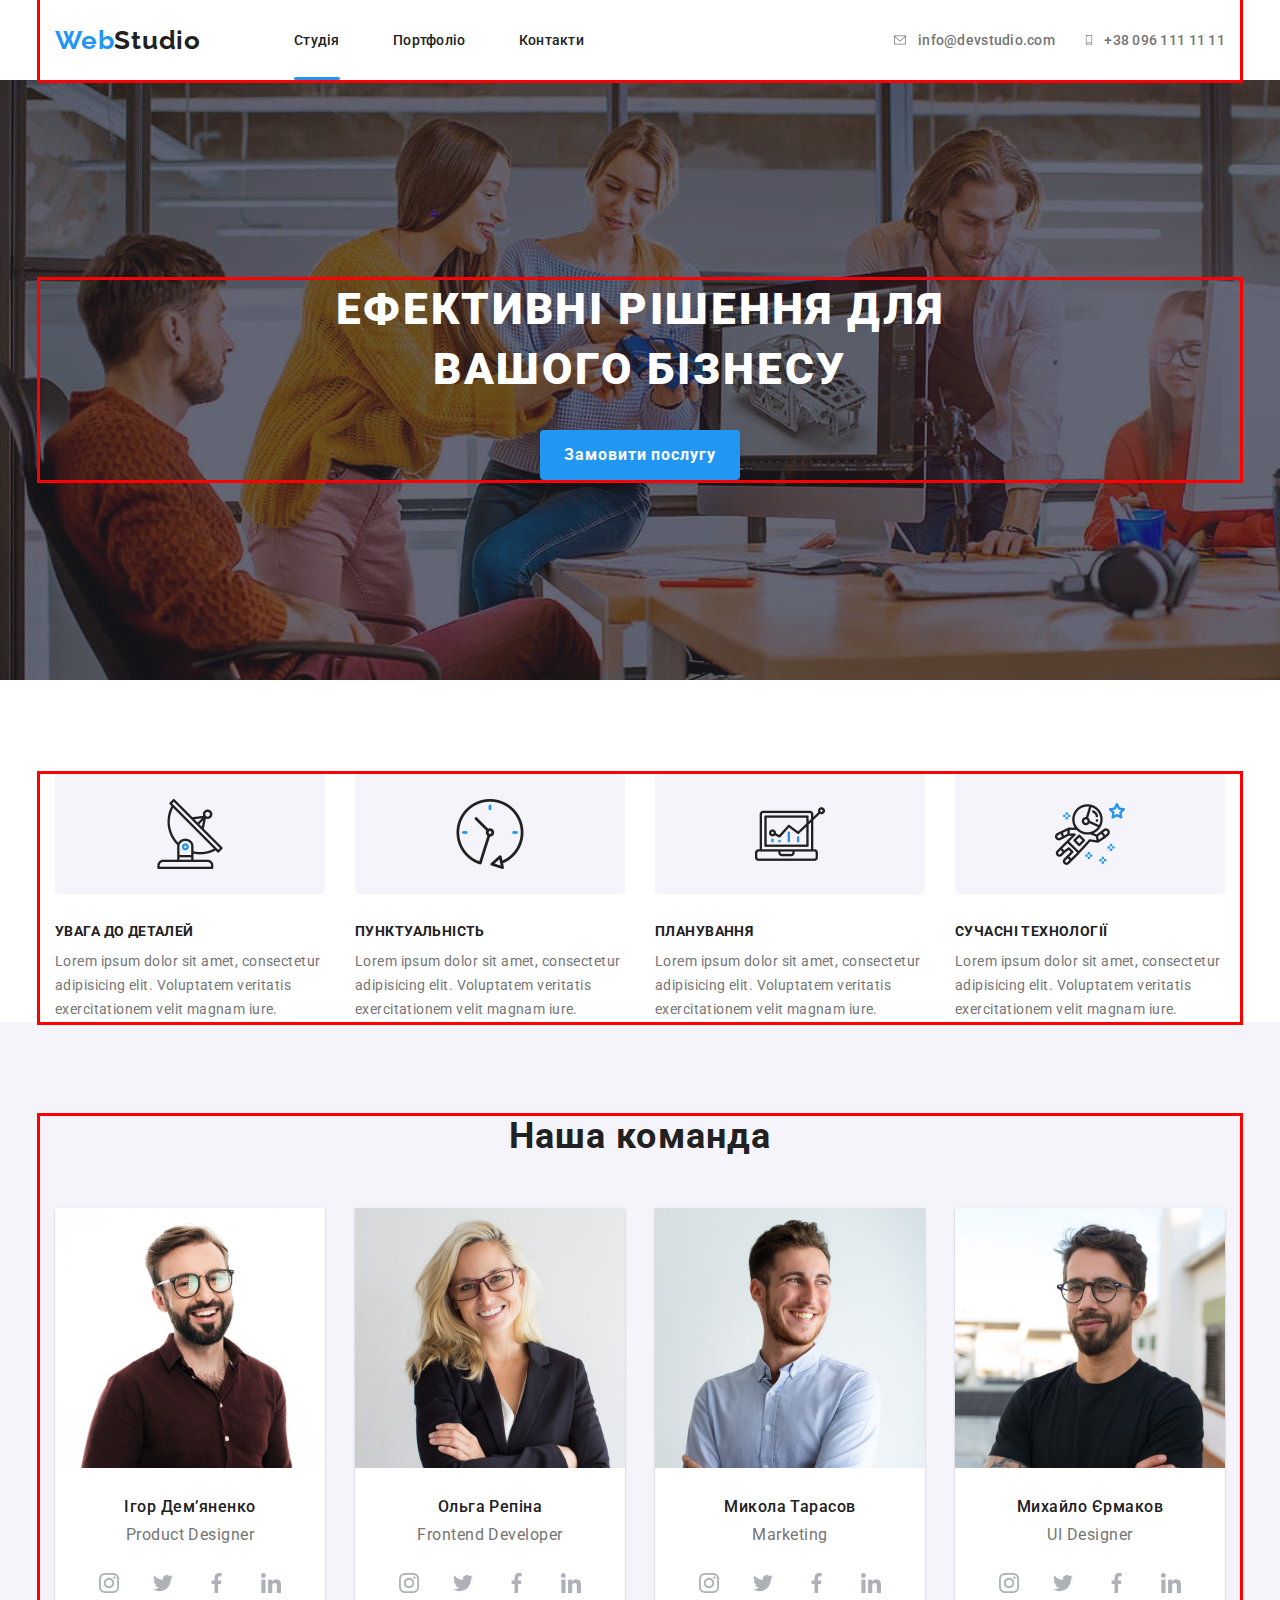
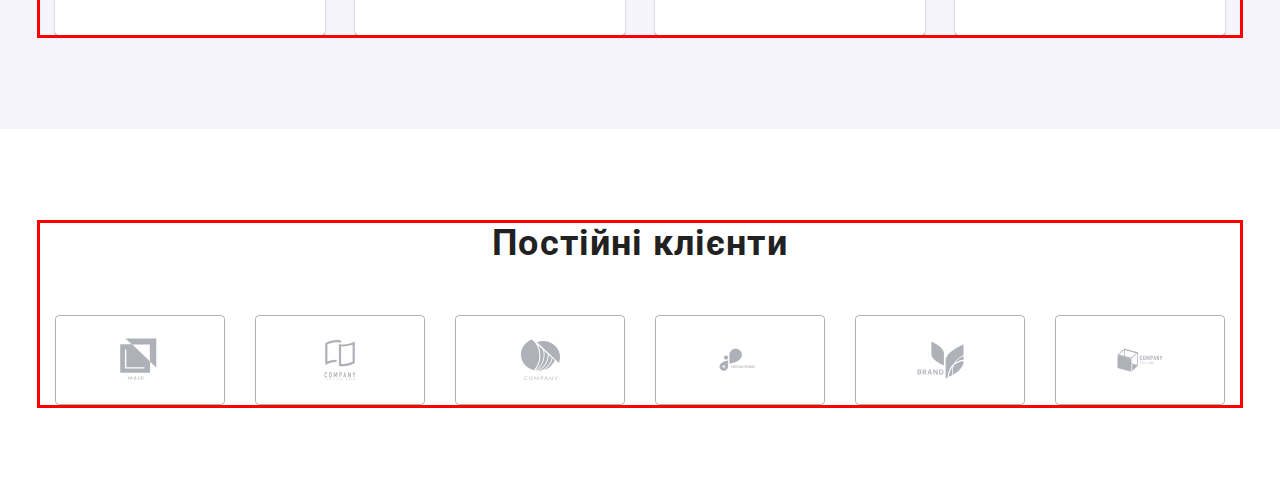
==== commit f19eb7f8: "menu" ====
--- a/index.html
+++ b/index.html
@@ -11,9 +11,9 @@
         href="https://fonts.googleapis.com/css2?family=Raleway:wght@700&family=Roboto:wght@400;500;700;900&display=swap"
         rel="stylesheet">
     <link rel="stylesheet" href="https://cdnjs.cloudflare.com/ajax/libs/modern-normalize/1.1.0/modern-normalize.min.css">
-    <link rel="stylesheet" href="./styles/reset.css">
-    <link rel="stylesheet" href="./styles/base.css">
-    <link rel="stylesheet" href="./styles/studio.css">
+
+    <link rel="stylesheet" href="./sass/main.css">
+    
     <title>WebStudio</title>
 </head>
 
@@ -53,12 +53,339 @@
                     +38 096 111 11 11
                 </a>
             </ul>
+            <button class="button__menu">
+                <svg width="40px" height="40px" class="menu__svg">
+                    <use href="./img/symbol-defs.svg#icon-menu-2"></use>
+                </svg>
+            </button>
         </div>
     </header>
 
     <main class="main">
-
-        <div class="overlay is-hidden" data-backdrop>
+        <section class="hero">
+            <div class="container">
+            <h1 class="hero__title">ефективні рішення для вашого бізнесу</h1>
+            <button type="button" class="hero__but" data-open-modal>Замовити послугу</button>
+        </div>
+        </section>
+
+        <section class="benefits">
+            <div class="container">
+                <ul class="benefits__list">
+                    <li class="benefits__item">
+                        <h3 class="benefits__title">УВАГА ДО ДЕТАЛЕЙ</h3>
+                        <p class="benefits__text">Lorem ipsum dolor sit amet, consectetur adipisicing elit. Voluptatem
+                            veritatis exercitationem
+                            velit magnam iure.</p>
+                    </li>
+                    <li class="benefits__item">
+                        <h3 class="benefits__title">ПунктуальнІсть</h3>
+                        <p class="benefits__text">Lorem ipsum dolor sit amet, consectetur adipisicing elit. Voluptatem
+                            veritatis exercitationem
+                            velit magnam iure.
+                        </p>
+                    </li>
+                    <li class="benefits__item">
+                        <h3 class="benefits__title">ПЛАНУВАННЯ</h3>
+                        <p class="benefits__text">Lorem ipsum dolor sit amet, consectetur adipisicing elit. Voluptatem
+                            veritatis exercitationem
+                            velit magnam iure.
+                        </p>
+                    </li>
+                    <li class="benefits__item">
+                        <h3 class="benefits__title">СУЧАСНІ ТЕхнології</h3>
+                        <p class="benefits__text">Lorem ipsum dolor sit amet, consectetur adipisicing elit. Voluptatem
+                            veritatis exercitationem
+                            velit magnam iure.
+                        </p>
+                    </li>
+                </ul>
+            </div>
+        </section>
+
+        <!-- <section class="services">
+            <div class="container">
+                <h2 class="services__title">Чим ми займаємося</h2>
+                <ul class="services__list">
+                    <li class="services__item">
+                        <img src="./img/studio/клавіатура.jpg" alt="coder"
+                         width="370" class="services__img">
+                    </li>
+                    <li class="services__item">
+                        <img src="./img/studio/телефон.jpg" alt="phone bright"
+                            width="370" class="services__img">
+                    </li>
+                    <li class="services__item">
+                        <img src="./img/studio/планшет.jpg" alt="rainbow phone"
+                         width="370" class="services__img">
+                    </li>
+                </ul>
+            </div>
+        </section> -->
+
+        <section class="team">
+            <div class="container">
+                <h2 class="team__title">Наша команда</h2>
+                <ul class="team__list">
+                    <li class="team__item">
+                        <img class="team__img" src="./img/studio/чоловік-3.jpg" alt="man in red" 
+                        width="270" class="team__photo">
+                        <h3 class="team__name">Ігор Дем’яненко</h3>
+                        <h4 class="team__pos">Product Designer</h4>
+                    <ul class="team__socials">
+                        <li class="team__soc">
+                            <a href="./" class="team__link">
+                                <svg width="20" height="20" class="team__svg">
+                                    <use href="./img/symbol-defs.svg#icon-instagram">
+                                </svg>
+                            </a>
+                        </li>
+                        <li class="team__soc">
+                            <a href="./" class="team__link">
+                                <svg width="20" height="20" class="team__svg">
+                                    <use href="./img/symbol-defs.svg#icon-twitter">
+                                </svg>
+                            </a>
+                        </li>
+                        <li class="team__soc">
+                            <a href="./" class="team__link">
+                                <svg width="20" height="20" class="team__svg">
+                                    <use href="./img/symbol-defs.svg#icon-facebook">
+                                </svg>
+                            </a>
+                        </li>
+                        <li class="team__soc">
+                            <a href="./" class="team__link">
+                                <svg width="20" height="20" class="team__svg">
+                                    <use href="img/symbol-defs.svg#icon-linkedin">
+                                </svg>
+                            </a>
+                        </li>
+                    </ul>
+                    </li>
+                    <li class="team__item">
+                        <img class="team__img" src="./img/studio/жінка.jpg" alt="woman in black"
+                         width="270" class="team__photo">
+                        <h3 class="team__name">Ольга Репіна</h3>
+                        <h4 class="team__pos">Frontend Developer</h4>
+                        <ul class="team__socials">
+                            <li class="team__soc">
+                                <a href="./" class="team__link">
+                                    <svg width="20" height="20" class="team__svg">
+                                        <use href="./img/symbol-defs.svg#icon-instagram">
+                                    </svg>
+                                </a>
+                            </li>
+                            <li class="team__soc">
+                                <a href="./" class="team__link">
+                                    <svg width="20" height="20" class="team__svg">
+                                        <use href="./img/symbol-defs.svg#icon-twitter">
+                                    </svg>
+                                </a>
+                            </li>
+                            <li class="team__soc">
+                                <a href="./" class="team__link">
+                                    <svg width="20" height="20" class="team__svg">
+                                        <use href="./img/symbol-defs.svg#icon-facebook">
+                                    </svg>
+                                </a>
+                            </li>
+                            <li class="team__soc">
+                                <a href="./" class="team__link">
+                                    <svg width="20" height="20" class="team__svg">
+                                        <use href="img/symbol-defs.svg#icon-linkedin">
+                                    </svg>
+                                </a>
+                            </li>
+                        </ul>
+                        </li>
+                    <li class="team__item">
+                        <img class="team__img" src="./img/studio/чоловік-2.jpg" alt="man in blue"
+                         width="270" class="team__photo">
+                        <h3 class="team__name">Микола Тарасов</h3>
+                        <h4 class="team__pos">Marketing</h4>
+                        <ul class="team__socials">
+                            <li class="team__soc">
+                                <a href="./" class="team__link">
+                                    <svg width="20" height="20" class="team__svg">
+                                        <use href="./img/symbol-defs.svg#icon-instagram">
+                                    </svg>
+                                </a>
+                            </li>
+                            <li class="team__soc">
+                                <a href="./" class="team__link">
+                                    <svg width="20" height="20" class="team__svg">
+                                        <use href="./img/symbol-defs.svg#icon-twitter">
+                                    </svg>
+                                </a>
+                            </li>
+                            <li class="team__soc">
+                                <a href="./" class="team__link">
+                                    <svg width="20" height="20" class="team__svg">
+                                        <use href="./img/symbol-defs.svg#icon-facebook">
+                                    </svg>
+                                </a>
+                            </li>
+                            <li class="team__soc">
+                                <a href="./" class="team__link">
+                                    <svg width="20" height="20" class="team__svg">
+                                        <use href="img/symbol-defs.svg#icon-linkedin">
+                                    </svg>
+                                </a>
+                            </li>
+                        </ul>
+                        </li>
+                    <li class="team__item">
+                        <img class="team__img" src="./img/studio/чоловік-1.jpg" alt="man in black" 
+                        width="270" class="team__img">
+                        <h3 class="team__name">Михайло Єрмаков</h3>
+                        <h4 class="team__pos">UI Designer</h4>
+                        <ul class="team__socials">
+                            <li class="team__soc">
+                                <a href="./" class="team__link">
+                                    <svg width="20" height="20" class="team__svg">
+                                        <use href="./img/symbol-defs.svg#icon-instagram">
+                                    </svg>
+                                </a>
+                            </li>
+                            <li class="team__soc">
+                                <a href="./" class="team__link">
+                                    <svg width="20" height="20" class="team__svg">
+                                        <use href="./img/symbol-defs.svg#icon-twitter">
+                                    </svg>
+                                </a>
+                            </li>
+                            <li class="team__soc">
+                                <a href="./" class="team__link">
+                                    <svg width="20" height="20" class="team__svg">
+                                        <use href="./img/symbol-defs.svg#icon-facebook">
+                                    </svg>
+                                </a>
+                            </li>
+                            <li class="team__soc">
+                                <a href="./" class="team__link">
+                                    <svg width="20" height="20" class="team__svg">
+                                        <use href="img/symbol-defs.svg#icon-linkedin">
+                                    </svg>
+                                </a>
+                            </li>
+                        </ul>
+                        </li>
+                </ul>
+            </div>
+        </section>
+
+        <section class="clients">
+
+            <div class="container">
+                <h2 class="clients__title">Постійні клієнти</h2>
+                <ul class="clients__list">
+                    <li class="clients__item">
+                        <svg width="44" height="49" class="clients__svg">
+                            <use href="./img/symbol-defs.svg#icon-client-1">
+                            </use>
+                        </svg>
+                    </li>
+                    <li class="clients__item">
+                        <svg width="40" height="52" class="clients__svg">
+                            <use href="./img/symbol-defs.svg#icon-client-2">
+                            </use>
+                        </svg>
+                    </li>
+                    <li class="clients__item">
+                        <svg width="41" height="42" class="clients__svg">
+                            <use href="./img/symbol-defs.svg#icon-client-3">
+                            </use>
+                        </svg>
+                    </li>
+                    <li class="clients__item">
+                        <svg width="79" height="42" class="clients__svg">
+                            <use href="./img/symbol-defs.svg#icon-client-4">
+                            </use>
+                        </svg>
+                    </li>
+                    <li class="clients__item">
+                        <svg width="59" height="46" class="clients__svg">
+                            <use href="./img/symbol-defs.svg#icon-client-5"> </use>
+                        </svg>
+                    </li>
+                    <li class="clients__item">
+                        <svg width="88" height="45" class="clients__svg">
+                            <use href="./img/symbol-defs.svg#icon-client-6">
+                            </use>
+                        </svg>
+                    </li>
+                </ul>
+            </div>
+
+        </section>
+    </main>
+
+    <!-- <footer class="footer">
+        <div class="footer__container">
+            <div class="footer__column1">
+                <a href="./index.html" class="footer__logo">Web<span class="logo__white">Studio</span></a>
+                <ul class="footer__list">
+                    <li class="footer__item">
+                        <address class="footer__adress">м. Київ, пр-т Лесі Українки, 26</address>
+                    </li>
+                    <li class="footer__item">
+                        <a href="mailto:info@example.com" class="header__link header__contact footer__contact">info@example.com</a>
+                    </li>
+                    <li class="footer__item">
+                        <a href="tel:+380961111111" class="header__link header__contact footer__contact">+38 096 111 11 11</a>
+                    </li>
+                </ul>
+            </div>
+            <div class="footer__column">
+                <h2 class="footer__title">Приєднуйтесь</h2>
+                <ul class="footer__socials">
+                    <li class="footer__soc">
+                        <a href="./" class="footer__link">
+                            <svg width="20" height="20" class="footer__svg">
+                                <use href="./img/symbol-defs.svg#icon-instagram">
+                            </svg>
+                        </a>
+                    </li>
+                    <li class="footer__soc">
+                        <a href="./" class="footer__link">
+                            <svg width="20" height="20" class="footer__svg">
+                                <use href="./img/symbol-defs.svg#icon-twitter">
+                            </svg>
+                        </a>
+                    </li>
+                    <li class="footer__soc">
+                        <a href="./" class="footer__link">
+                            <svg width="20" height="20" class="footer__svg">
+                                <use href="./img/symbol-defs.svg#icon-facebook">
+                            </svg>
+                        </a>
+                    </li>
+                    <li class="footer__soc">
+                        <a href="./" class="footer__link">
+                            <svg width="20" height="20" class="footer__svg">
+                                <use href="./img/symbol-defs.svg#icon-linkedin">
+                            </svg>
+                        </a>
+                    </li>
+                </ul>
+            </div>
+            <div class="footer__column2">
+                <h2 class="footer__title">ПІДПИШІТЬСЯ НА РОЗСИЛКУ</h2>
+                <form class="footer__form">
+                    <input type="email" class="footer__field" placeholder="E__mail" required>
+                    <button class="footer__but">
+                        Підписатись
+                        <svg class="footer__send" width="24" height="24">
+                            <use href="./img/symbol-defs.svg#icon-icon-send"></use>
+                        </svg>
+                    </button>
+                </form>
+            </div>
+        </div>
+    </footer> -->
+
+    <div class="overlay is-hidden" data-backdrop>
             <form class="form is-hidden">
                 <h2 class="form__title">Залиште свої дані, ми Вам зателефонуємо</h2>
                 <button class="form__container" type="button" data-close-modal>
@@ -101,327 +428,6 @@
                 <button class="form__but" type="submit">Надіслати</button>
             </form>
         </div>
-
-        <section class="hero">
-            <h1 class="hero__title">ефективні рішення для вашого бізнесу</h1>
-            <button type="button" class="hero__but" data-open-modal>Замовити послугу</button>
-        </section>
-
-        <section class="benefits">
-            <div class="container">
-                <ul class="benefits__list">
-                    <li class="benefits__item">
-                        <h3 class="benefits__title">УВАГА ДО ДЕТАЛЕЙ</h3>
-                        <p class="benefits__text">Lorem ipsum dolor sit amet, consectetur adipisicing elit. Voluptatem
-                            veritatis exercitationem
-                            velit magnam iure.</p>
-                    </li>
-                    <li class="benefits__item">
-                        <h3 class="benefits__title">ПунктуальнІсть</h3>
-                        <p class="benefits__text">Lorem ipsum dolor sit amet, consectetur adipisicing elit. Voluptatem
-                            veritatis exercitationem
-                            velit magnam iure.
-                        </p>
-                    </li>
-                    <li class="benefits__item">
-                        <h3 class="benefits__title">ПЛАНУВАННЯ</h3>
-                        <p class="benefits__text">Lorem ipsum dolor sit amet, consectetur adipisicing elit. Voluptatem
-                            veritatis exercitationem
-                            velit magnam iure.
-                        </p>
-                    </li>
-                    <li class="benefits__item">
-                        <h3 class="benefits__title">СУЧАСНІ ТЕхнології</h3>
-                        <p class="benefits__text">Lorem ipsum dolor sit amet, consectetur adipisicing elit. Voluptatem
-                            veritatis exercitationem
-                            velit magnam iure.
-                        </p>
-                    </li>
-                </ul>
-            </div>
-        </section>
-
-        <section class="services">
-            <div class="container">
-                <h2 class="services__title">Чим ми займаємося</h2>
-                <ul class="services__list">
-                    <li class="services__item">
-                        <img src="./img/studio/клавіатура.jpg" alt="coder"
-                         width="370" class="services__img">
-                    </li>
-                    <li class="services__item">
-                        <img src="./img/studio/телефон.jpg" alt="phone bright"
-                            width="370" class="services__img">
-                    </li>
-                    <li class="services__item">
-                        <img src="./img/studio/планшет.jpg" alt="rainbow phone"
-                         width="370" class="services__img">
-                    </li>
-                </ul>
-            </div>
-        </section>
-
-        <section class="team">
-            <div class="container">
-                <h2 class="team__title">Наша команда</h2>
-                <ul class="team__list">
-                    <li class="team__item">
-                        <img src="./img/studio/чоловік-3.jpg" alt="man in red" 
-                        width="270" class="team__photo">
-                        <h3 class="team__name">Ігор Дем’яненко</h3>
-                        <h4 class="team__pos">Product Designer</h4>
-                    <ul class="team__socials">
-                        <li class="team__soc">
-                            <a href="./" class="team__link">
-                                <svg width="20" height="20" class="team__svg">
-                                    <use href="./img/symbol-defs.svg#icon-instagram">
-                                </svg>
-                            </a>
-                        </li>
-                        <li class="team__soc">
-                            <a href="./" class="team__link">
-                                <svg width="20" height="20" class="team__svg">
-                                    <use href="./img/symbol-defs.svg#icon-twitter">
-                                </svg>
-                            </a>
-                        </li>
-                        <li class="team__soc">
-                            <a href="./" class="team__link">
-                                <svg width="20" height="20" class="team__svg">
-                                    <use href="./img/symbol-defs.svg#icon-facebook">
-                                </svg>
-                            </a>
-                        </li>
-                        <li class="team__soc">
-                            <a href="./" class="team__link">
-                                <svg width="20" height="20" class="team__svg">
-                                    <use href="img/symbol-defs.svg#icon-linkedin">
-                                </svg>
-                            </a>
-                        </li>
-                    </ul>
-                    </li>
-                    <li class="team__item">
-                        <img src="./img/studio/жінка.jpg" alt="woman in black"
-                         width="270" class="team__photo">
-                        <h3 class="team__name">Ольга Репіна</h3>
-                        <h4 class="team__pos">Frontend Developer</h4>
-                        <ul class="team__socials">
-                            <li class="team__soc">
-                                <a href="./" class="team__link">
-                                    <svg width="20" height="20" class="team__svg">
-                                        <use href="./img/symbol-defs.svg#icon-instagram">
-                                    </svg>
-                                </a>
-                            </li>
-                            <li class="team__soc">
-                                <a href="./" class="team__link">
-                                    <svg width="20" height="20" class="team__svg">
-                                        <use href="./img/symbol-defs.svg#icon-twitter">
-                                    </svg>
-                                </a>
-                            </li>
-                            <li class="team__soc">
-                                <a href="./" class="team__link">
-                                    <svg width="20" height="20" class="team__svg">
-                                        <use href="./img/symbol-defs.svg#icon-facebook">
-                                    </svg>
-                                </a>
-                            </li>
-                            <li class="team__soc">
-                                <a href="./" class="team__link">
-                                    <svg width="20" height="20" class="team__svg">
-                                        <use href="img/symbol-defs.svg#icon-linkedin">
-                                    </svg>
-                                </a>
-                            </li>
-                        </ul>
-                        </li>
-                    <li class="team__item">
-                        <img src="./img/studio/чоловік-2.jpg" alt="man in blue"
-                         width="270" class="team__photo">
-                        <h3 class="team__name">Микола Тарасов</h3>
-                        <h4 class="team__pos">Marketing</h4>
-                        <ul class="team__socials">
-                            <li class="team__soc">
-                                <a href="./" class="team__link">
-                                    <svg width="20" height="20" class="team__svg">
-                                        <use href="./img/symbol-defs.svg#icon-instagram">
-                                    </svg>
-                                </a>
-                            </li>
-                            <li class="team__soc">
-                                <a href="./" class="team__link">
-                                    <svg width="20" height="20" class="team__svg">
-                                        <use href="./img/symbol-defs.svg#icon-twitter">
-                                    </svg>
-                                </a>
-                            </li>
-                            <li class="team__soc">
-                                <a href="./" class="team__link">
-                                    <svg width="20" height="20" class="team__svg">
-                                        <use href="./img/symbol-defs.svg#icon-facebook">
-                                    </svg>
-                                </a>
-                            </li>
-                            <li class="team__soc">
-                                <a href="./" class="team__link">
-                                    <svg width="20" height="20" class="team__svg">
-                                        <use href="img/symbol-defs.svg#icon-linkedin">
-                                    </svg>
-                                </a>
-                            </li>
-                        </ul>
-                        </li>
-                    <li class="team__item">
-                        <img src="./img/studio/чоловік-1.jpg" alt="man in black" 
-                        width="270" class="team__img">
-                        <h3 class="team__name">Михайло Єрмаков</h3>
-                        <h4 class="team__pos">UI Designer</h4>
-                        <ul class="team__socials">
-                            <li class="team__soc">
-                                <a href="./" class="team__link">
-                                    <svg width="20" height="20" class="team__svg">
-                                        <use href="./img/symbol-defs.svg#icon-instagram">
-                                    </svg>
-                                </a>
-                            </li>
-                            <li class="team__soc">
-                                <a href="./" class="team__link">
-                                    <svg width="20" height="20" class="team__svg">
-                                        <use href="./img/symbol-defs.svg#icon-twitter">
-                                    </svg>
-                                </a>
-                            </li>
-                            <li class="team__soc">
-                                <a href="./" class="team__link">
-                                    <svg width="20" height="20" class="team__svg">
-                                        <use href="./img/symbol-defs.svg#icon-facebook">
-                                    </svg>
-                                </a>
-                            </li>
-                            <li class="team__soc">
-                                <a href="./" class="team__link">
-                                    <svg width="20" height="20" class="team__svg">
-                                        <use href="img/symbol-defs.svg#icon-linkedin">
-                                    </svg>
-                                </a>
-                            </li>
-                        </ul>
-                        </li>
-                </ul>
-            </div>
-        </section>
-
-        <section class="clients">
-
-            <div class="container">
-                <h2 class="clients__title">Постійні клієнти</h2>
-                <ul class="clients__list">
-                    <li class="clients__item">
-                        <svg width="44" height="49" class="clients__svg">
-                            <use href="./img/symbol-defs.svg#icon-client-1">
-                            </use>
-                        </svg>
-                    </li>
-                    <li class="clients__item">
-                        <svg width="40" height="52" class="clients__svg">
-                            <use href="./img/symbol-defs.svg#icon-client-2">
-                            </use>
-                        </svg>
-                    </li>
-                    <li class="clients__item">
-                        <svg width="41" height="42" class="clients__svg">
-                            <use href="./img/symbol-defs.svg#icon-client-3">
-                            </use>
-                        </svg>
-                    </li>
-                    <li class="clients__item">
-                        <svg width="79" height="42" class="clients__svg">
-                            <use href="./img/symbol-defs.svg#icon-client-4">
-                            </use>
-                        </svg>
-                    </li>
-                    <li class="clients__item">
-                        <svg width="59" height="46" class="clients__svg">
-                            <use href="./img/symbol-defs.svg#icon-client-5"> </use>
-                        </svg>
-                    </li>
-                    <li class="clients__item">
-                        <svg width="88" height="45" class="clients__svg">
-                            <use href="./img/symbol-defs.svg#icon-client-6">
-                            </use>
-                        </svg>
-                    </li>
-                </ul>
-            </div>
-
-        </section>
-    </main>
-
-    <footer class="footer">
-        <div class="footer__container">
-            <div class="footer__column1">
-                <a href="./index.html" class="footer__logo">Web<span class="logo__white">Studio</span></a>
-                <ul class="footer__list">
-                    <li class="footer__item">
-                        <address class="footer__adress">м. Київ, пр-т Лесі Українки, 26</address>
-                    </li>
-                    <li class="footer__item">
-                        <a href="mailto:info@example.com" class="header__link header__contact footer__contact">info@example.com</a>
-                    </li>
-                    <li class="footer__item">
-                        <a href="tel:+380961111111" class="header__link header__contact footer__contact">+38 096 111 11 11</a>
-                    </li>
-                </ul>
-            </div>
-            <div class="footer__column">
-                <h2 class="footer__title">Приєднуйтесь</h2>
-                <ul class="footer__socials">
-                    <li class="footer__soc">
-                        <a href="./" class="footer__link">
-                            <svg width="20" height="20" class="footer__svg">
-                                <use href="./img/symbol-defs.svg#icon-instagram">
-                            </svg>
-                        </a>
-                    </li>
-                    <li class="footer__soc">
-                        <a href="./" class="footer__link">
-                            <svg width="20" height="20" class="footer__svg">
-                                <use href="./img/symbol-defs.svg#icon-twitter">
-                            </svg>
-                        </a>
-                    </li>
-                    <li class="footer__soc">
-                        <a href="./" class="footer__link">
-                            <svg width="20" height="20" class="footer__svg">
-                                <use href="./img/symbol-defs.svg#icon-facebook">
-                            </svg>
-                        </a>
-                    </li>
-                    <li class="footer__soc">
-                        <a href="./" class="footer__link">
-                            <svg width="20" height="20" class="footer__svg">
-                                <use href="./img/symbol-defs.svg#icon-linkedin">
-                            </svg>
-                        </a>
-                    </li>
-                </ul>
-            </div>
-            <div class="footer__column2">
-                <h2 class="footer__title">ПІДПИШІТЬСЯ НА РОЗСИЛКУ</h2>
-                <form class="footer__form">
-                    <input type="email" class="footer__field" placeholder="E__mail" required>
-                    <button class="footer__but">
-                        Підписатись
-                        <svg class="footer__send" width="24" height="24">
-                            <use href="./img/symbol-defs.svg#icon-icon-send"></use>
-                        </svg>
-                    </button>
-                </form>
-            </div>
-        </div>
-    </footer>
 
     <script>
         const refs = {
@@ -452,6 +458,7 @@
 
       </script>
 
+    
 </body>
 
 </html>--- a/sass/main.css
+++ b/sass/main.css
@@ -0,0 +1,801 @@
+@charset "UTF-8";
+body {
+  font-family: "Roboto";
+}
+
+.container {
+  width: 100%;
+  padding: 0 15px;
+  margin: 0 auto;
+  outline: solid red;
+}
+@media screen and (min-width: 480px) {
+  .container {
+    width: 480px;
+  }
+}
+@media screen and (min-width: 768px) {
+  .container {
+    width: 768px;
+  }
+}
+@media screen and (min-width: 1200px) {
+  .container {
+    width: 1200px;
+  }
+}
+
+img {
+  width: 100%;
+  max-width: 100%;
+  height: auto;
+  display: block;
+}
+
+* {
+  margin: 0;
+  padding: 0;
+  box-sizing: border-box;
+}
+
+ul {
+  list-style-type: none;
+}
+
+a {
+  text-decoration: none;
+}
+
+textarea {
+  resize: none;
+}
+
+.header {
+  height: 80px;
+}
+
+.header__header-container {
+  display: flex;
+  align-items: center;
+  height: inherit;
+}
+
+.header__nav {
+  height: inherit;
+}
+
+.header__list {
+  display: none;
+  justify-content: space-between;
+  width: 290px;
+  margin-left: 93px;
+  height: inherit;
+}
+@media screen and (min-width: 768px) {
+  .header__list {
+    display: flex;
+  }
+}
+
+.button__menu {
+  margin-left: auto;
+  background-color: white;
+  border: 0px;
+}
+@media screen and (min-width: 768px) {
+  .button__menu {
+    display: none;
+  }
+}
+
+.contacts {
+  display: none;
+  justify-content: space-between;
+  width: 333px;
+  margin-left: auto;
+}
+@media screen and (min-width: 768px) {
+  .contacts {
+    display: flex;
+  }
+}
+
+.header__logo, .footer-logo {
+  font-family: "Raleway";
+  font-weight: 700;
+  font-size: 26px;
+  line-height: 1.19;
+  letter-spacing: 0.03em;
+  color: #2196F3;
+  text-decoration: none;
+}
+
+.header__link {
+  font-weight: 500;
+  font-size: 14px;
+  line-height: 1.17;
+  letter-spacing: 0.02em;
+  color: #212121;
+  text-decoration: none;
+  align-items: center;
+  display: flex;
+  transition: cubic-bezier(0.77, 0.22, 0.1, 0.96) 0.2s;
+  position: relative;
+  height: 100%;
+}
+
+.contacts__link {
+  font-weight: 500;
+  font-size: 14px;
+  line-height: 1.17;
+  letter-spacing: 0.02em;
+  color: #757575;
+  text-decoration: none;
+  align-items: center;
+  display: flex;
+  transition: cubic-bezier(0.77, 0.22, 0.1, 0.96) 0.2s;
+  position: relative;
+  height: 100%;
+}
+
+.header__link:hover {
+  color: #2196F3;
+}
+
+.contacts__link:hover {
+  color: #2196F3;
+}
+
+.header__overlay::after {
+  content: "";
+  display: block;
+  width: 100%;
+  height: 3px;
+  position: absolute;
+  top: 96%;
+  background-color: #2196F3;
+  border-radius: 5px;
+}
+
+.header__link:hover > svg {
+  fill: #2196F3;
+}
+
+.contacts__svg {
+  fill: #757575;
+  margin-right: 10px;
+}
+
+.header__logo-black {
+  color: #212121;
+}
+
+.contacts-contact {
+  color: #757575;
+}
+
+.hero {
+  display: flex;
+  flex-direction: column;
+  background-color: #2F303A;
+  height: 400px;
+  align-items: center;
+  justify-content: center;
+  background: linear-gradient(to left, rgba(47, 48, 58, 0.4), rgba(47, 48, 58, 0.4)), url("../img/background/background.jpg");
+}
+@media screen and (min-width: 1200px) {
+  .hero {
+    height: 600px;
+  }
+}
+
+.hero__title {
+  font-weight: 900;
+  font-size: 26px;
+  line-height: 1.36;
+  text-align: center;
+  letter-spacing: 0.06em;
+  text-transform: uppercase;
+  color: #FFFFFF;
+  max-width: 696px;
+  margin-left: auto;
+  margin-right: auto;
+}
+@media screen and (min-width: 1200px) {
+  .hero__title {
+    font-size: 44px;
+  }
+}
+
+.hero__but {
+  font-weight: 700;
+  font-size: 16px;
+  line-height: 1.87;
+  letter-spacing: 0.06em;
+  color: #FFFFFF;
+  background-color: #2196F3;
+  border: 0;
+  box-shadow: 0px 4px 4px rgba(0, 0, 0, 0.15);
+  border-radius: 4px;
+  width: 200px;
+  height: 50px;
+  margin-top: 30px;
+  margin-left: auto;
+  margin-right: auto;
+  display: block;
+}
+
+.benefits {
+  padding-top: 94px;
+}
+
+.benefits__list {
+  display: flex;
+  justify-content: space-between;
+  flex-wrap: wrap;
+  gap: 30px;
+}
+
+.benefits__item:before {
+  width: 270px;
+  height: 120px;
+  content: "";
+  display: block;
+  border-radius: 4px;
+  margin-bottom: 30px;
+  background: #F5F4FA;
+  background-size: 70px 70px;
+  background-repeat: no-repeat;
+  background-position: center center;
+}
+@media screen and (min-width: 768px) {
+  .benefits__item:before {
+    width: 354px;
+  }
+}
+@media screen and (min-width: 1200px) {
+  .benefits__item:before {
+    width: 270px;
+  }
+}
+
+.benefits__item:nth-child(1)::before {
+  background-image: url("../img/studio/sputnik.png");
+}
+
+.benefits__item:nth-child(2)::before {
+  background-image: url("../img/studio/time.png");
+}
+
+.benefits__item:nth-child(3)::before {
+  background-image: url("../img/studio/stonks.png");
+}
+
+.benefits__item:nth-child(4)::before {
+  background-image: url("../img/studio/cosmo.png");
+}
+
+.benefits__title {
+  font-weight: 700;
+  font-size: 14px;
+  line-height: 1.14;
+  letter-spacing: 0.03em;
+  text-transform: uppercase;
+  color: #212121;
+  width: 270px;
+}
+
+.benefits__text {
+  font-weight: 400;
+  font-size: 14px;
+  line-height: 1.71;
+  letter-spacing: 0.03em;
+  color: #757575;
+  width: 270px;
+  margin-top: 10px;
+}
+
+.services {
+  padding: 94px 0;
+}
+
+.services__list {
+  display: flex;
+  justify-content: space-between;
+  margin-top: 50px;
+}
+
+.services__item {
+  position: relative;
+  font-family: "Roboto";
+  font-weight: 700;
+  color: #FFFFFF;
+  font-size: 14px;
+  line-height: 1.14;
+  text-align: center;
+  letter-spacing: 0.03em;
+  text-transform: uppercase;
+}
+.services__item::before {
+  content: "Десктопні додатки";
+  display: flex;
+  position: absolute;
+  bottom: 4px;
+  background-color: rgba(47, 48, 58, 0.8);
+  justify-content: center;
+  align-items: center;
+  width: 100%;
+  height: 70px;
+}
+.services__item:nth-child(2)::before {
+  content: "Мобільні додатки";
+}
+.services__item:nth-child(2)::before {
+  content: "Мобільні додатки";
+}
+.services__item:nth-child(3)::before {
+  content: "Дизайнерські рішення";
+}
+
+.services__title {
+  font-weight: 700;
+  font-size: 36px;
+  line-height: 1.16;
+  text-align: center;
+  letter-spacing: 0.03em;
+  color: #212121;
+}
+
+.team {
+  background-color: #F5F4FA;
+  padding: 94px 0;
+}
+
+.team__list {
+  display: flex;
+  justify-content: space-between;
+  margin-top: 50px;
+  flex-wrap: wrap;
+  gap: 30px;
+}
+
+.team__item {
+  background: #FFFFFF;
+  box-shadow: 0px 1px 3px rgba(0, 0, 0, 0.12), 0px 1px 1px rgba(0, 0, 0, 0.14), 0px 2px 1px rgba(0, 0, 0, 0.2);
+  border-radius: 0px 0px 4px 4px;
+  padding-bottom: 30px;
+}
+@media screen and (min-width: 768px) {
+  .team__item {
+    width: 354px;
+  }
+}
+@media screen and (min-width: 1200px) {
+  .team__item {
+    width: 270px;
+  }
+}
+
+.team__name {
+  font-weight: 500;
+  font-size: 16px;
+  line-height: 1.18;
+  text-align: center;
+  letter-spacing: 0.03em;
+  color: #212121;
+  margin-top: 30px;
+}
+
+.team__pos {
+  font-weight: 400;
+  font-size: 16px;
+  line-height: 1.18;
+  text-align: center;
+  letter-spacing: 0.03em;
+  color: #757575;
+  margin-top: 10px;
+}
+
+.team__socials {
+  display: flex;
+  width: 206px;
+  justify-content: space-between;
+  margin: 16px auto 0;
+}
+
+.team__link {
+  display: flex;
+  width: 44px;
+  height: 44px;
+  justify-content: center;
+  align-items: center;
+  transition: 0.2s;
+}
+.team__link:hover {
+  border-radius: 50%;
+  background: #2196F3;
+  transition: 0.2s;
+}
+.team__link:hover > svg {
+  fill: #fff;
+  transition: 0.2s;
+}
+
+.team__svg {
+  fill: #AFB1B8;
+  transition: 0.2s;
+}
+
+.team__title {
+  font-weight: 700;
+  font-size: 36px;
+  line-height: 1.16;
+  text-align: center;
+  letter-spacing: 0.03em;
+  color: #212121;
+}
+
+.icons__team {
+  display: flex;
+  width: 206px;
+  justify-content: space-between;
+  margin: 16px auto 0;
+}
+
+.clients {
+  padding: 94px 0;
+}
+
+.clients__list {
+  margin-top: 50px;
+  display: flex;
+  justify-content: center;
+  flex-wrap: wrap;
+  gap: 30px;
+}
+
+.clients__item {
+  height: 90px;
+  width: 170px;
+  display: flex;
+  justify-content: center;
+  align-items: center;
+  border: 1px solid #AFB1B8;
+  border-radius: 4px;
+  transition: 0.2s;
+}
+.clients__item_clients__item:hover {
+  border: 1px solid #2196F3;
+  transition: 0.2s;
+}
+
+.clients__svg {
+  fill: #AFB1B8;
+  transition: 0.2s;
+}
+
+.clients__item:hover > svg {
+  fill: #2196F3;
+  transition: 0.2s;
+}
+
+.clients__title {
+  font-weight: 700;
+  font-size: 36px;
+  line-height: 1.16;
+  text-align: center;
+  letter-spacing: 0.03em;
+  color: #212121;
+}
+
+.form {
+  padding: 40px;
+  width: 528px;
+  height: 581px;
+  position: absolute;
+  z-index: 3;
+  left: 50%;
+  top: 50%;
+  transform: translate(-50%, -50%);
+  background: #FFFFFF;
+  box-shadow: 0px 1px 3px rgba(0, 0, 0, 0.12), 0px 1px 1px rgba(0, 0, 0, 0.14), 0px 2px 1px rgba(0, 0, 0, 0.2);
+  border-radius: 4px;
+}
+
+.form__title {
+  font-family: "Roboto";
+  font-weight: 700;
+  font-size: 20px;
+  line-height: 1.15;
+  text-align: center;
+  letter-spacing: 0.03em;
+  color: #212121;
+}
+
+.form__container {
+  position: absolute;
+  display: flex;
+  align-items: center;
+  justify-content: center;
+  top: 8px;
+  right: 8px;
+  width: 30px;
+  height: 30px;
+  background: #FFFFFF;
+  border: 1px solid rgba(0, 0, 0, 0.1);
+  border-radius: 50%;
+  transition: cubic-bezier(0.11, 0.2, 0.55, 1.27) 0.2s;
+}
+.form__container:hover > .form__icon {
+  fill: #2196F3;
+  transition: ease 0.2s;
+}
+
+.form__item {
+  margin-top: 10px;
+  position: relative;
+}
+.form__item:first-child {
+  margin-top: 12px;
+}
+.form__item:last-child {
+  font-family: "Roboto";
+  font-weight: 400;
+  font-size: 14px;
+  line-height: 1.71;
+  letter-spacing: 0.03em;
+  color: #757575;
+  display: flex;
+  align-items: center;
+  margin-top: 20px;
+}
+
+.form__subtitle {
+  font-family: "Roboto";
+  font-weight: 400;
+  font-size: 12px;
+  line-height: 1.17;
+  letter-spacing: 0.01em;
+  color: #757575;
+}
+
+.form__field, .form__textarea {
+  border: 1px solid rgba(33, 33, 33, 0.2);
+  border-radius: 4px;
+  cursor: pointer;
+  margin-top: 4px;
+}
+
+.form__field:hover + .form__svg, .form__field:focus + .form__svg {
+  fill: #2196F3;
+}
+
+.form__field:hover, .form__textarea:hover {
+  border-color: #2196F3;
+}
+
+.form__field {
+  padding: 12px 18px 12px 42px;
+  height: 40px;
+  width: 448px;
+  display: block;
+}
+
+.form__svg {
+  position: absolute;
+  bottom: 14px;
+  left: 15px;
+}
+
+.form__textarea {
+  width: 448px;
+  height: 120px;
+  padding: 12px 16px;
+  font-family: "Roboto";
+  font-weight: 400;
+  font-size: 14px;
+  line-height: 16px;
+  letter-spacing: 0.01em;
+  color: rgba(117, 117, 117, 0.5);
+}
+
+.form__checkbox {
+  width: 16px;
+  height: 15px;
+}
+
+.form__text {
+  margin-left: 8.38px;
+}
+
+.form__link:link, .form__link:visited {
+  color: #2196F3;
+  -webkit-text-decoration: underline #2196F3;
+          text-decoration: underline #2196F3;
+}
+
+.form__but {
+  width: 200px;
+  height: 50px;
+  background: #2196F3;
+  box-shadow: 0px 4px 4px rgba(0, 0, 0, 0.15);
+  border-radius: 4px;
+  border: 0;
+  display: block;
+  margin: 30px auto 0;
+  font-family: "Roboto";
+  font-weight: 700;
+  font-size: 16px;
+  line-height: 1.18;
+  letter-spacing: 0.06em;
+  color: #FFFFFF;
+}
+
+.overlay {
+  position: fixed;
+  top: 0;
+  left: 0;
+  width: 100%;
+  height: 100%;
+  background: rgba(0, 0, 0, 0.2);
+  z-index: 2;
+  transition: cubic-bezier(0.11, 0.2, 0.55, 1.27) 0.4s;
+}
+
+.overlay.is-hidden {
+  opacity: 0;
+  pointer-events: none;
+  transition: cubic-bezier(0.11, 0.2, 0.55, 1.27) 0.4s;
+}
+
+.footer {
+  padding: 60px 0;
+  background-color: #2F303A;
+}
+
+.footer__container {
+  width: 1200px;
+  padding: 0 15px;
+  margin: 0 auto;
+  display: flex;
+}
+
+.footer__list {
+  margin-top: 20px;
+}
+
+.footer__item {
+  margin-top: 9px;
+}
+
+.footer__item:first-child {
+  margin-top: 0px;
+}
+
+.footer__adress {
+  font-weight: 400;
+  font-size: 14px;
+  line-height: 1.71;
+  font-style: normal;
+  letter-spacing: 0.03em;
+  color: #FFFFFF;
+}
+
+.footer__contact {
+  font-weight: 400;
+  line-height: 1.71;
+  letter-spacing: 0.03em;
+  color: rgba(255, 255, 255, 0.6);
+}
+
+.footer__column1 {
+  margin-left: 70px;
+  padding-top: 12px;
+}
+
+.footer__title {
+  font-family: "Roboto";
+  font-weight: 700;
+  font-size: 14px;
+  line-height: 1.14;
+  letter-spacing: 0.03em;
+  text-transform: uppercase;
+  color: #FFFFFF;
+}
+
+.footer__socials {
+  margin-top: 20px;
+  display: flex;
+  width: 206px;
+  justify-content: space-between;
+}
+
+.footer__soc {
+  width: 44px;
+  border-radius: 50%;
+  height: 44px;
+  display: flex;
+  justify-content: center;
+  align-items: center;
+  background: rgba(255, 255, 255, 0.1);
+  transition: cubic-bezier(0.77, 0.22, 0.1, 0.96) 0.2s;
+}
+
+.footer__svg {
+  fill: #FFF;
+  transition: cubic-bezier(0.77, 0.22, 0.1, 0.96) 0.2s;
+}
+
+.footer__soc:hover {
+  background: #2196F3;
+}
+
+.footer-svg {
+  fill: #FFF;
+  transition: 0.2s;
+}
+
+.footer-soc:hover {
+  border-radius: 50%;
+  background: #2196F3;
+  transition: 0.2s;
+}
+
+.footer-column2 {
+  margin-left: 93px;
+  padding-top: 12px;
+}
+
+.footer__form {
+  display: flex;
+  justify-content: space-between;
+  width: 570px;
+  margin-top: 20px;
+}
+
+.footer__but {
+  display: flex;
+  align-items: center;
+  justify-content: center;
+  width: 200px;
+  height: 50px;
+  background: #2196F3;
+  box-shadow: 0px 4px 4px rgba(0, 0, 0, 0.15);
+  border-radius: 5px;
+  border: 0;
+  font-family: "Roboto";
+  font-weight: 700;
+  font-size: 16px;
+  line-height: 1.88;
+  display: flex;
+  align-items: center;
+  text-align: center;
+  letter-spacing: 0.06em;
+  color: #FFFFFF;
+}
+
+.footer__field {
+  width: 358px;
+  height: 50px;
+  border: 1px solid rgba(255, 255, 255, 0.3);
+  filter: drop-shadow(0px 4px 4px rgba(0, 0, 0, 0.15));
+  border-radius: 4px;
+  background-color: transparent;
+  font-family: "Roboto";
+  font-weight: 400;
+  font-size: 16px;
+  line-height: 1.25;
+  padding: 15px 16px;
+  letter-spacing: 0.03em;
+  color: rgba(255, 255, 255, 0.6);
+  transition: ease 0.2s;
+}
+
+.footer__field:hover {
+  border-color: #2196F3;
+}
+
+.footer__send {
+  fill: #fff;
+  margin-left: 12px;
+}/*# sourceMappingURL=main.css.map */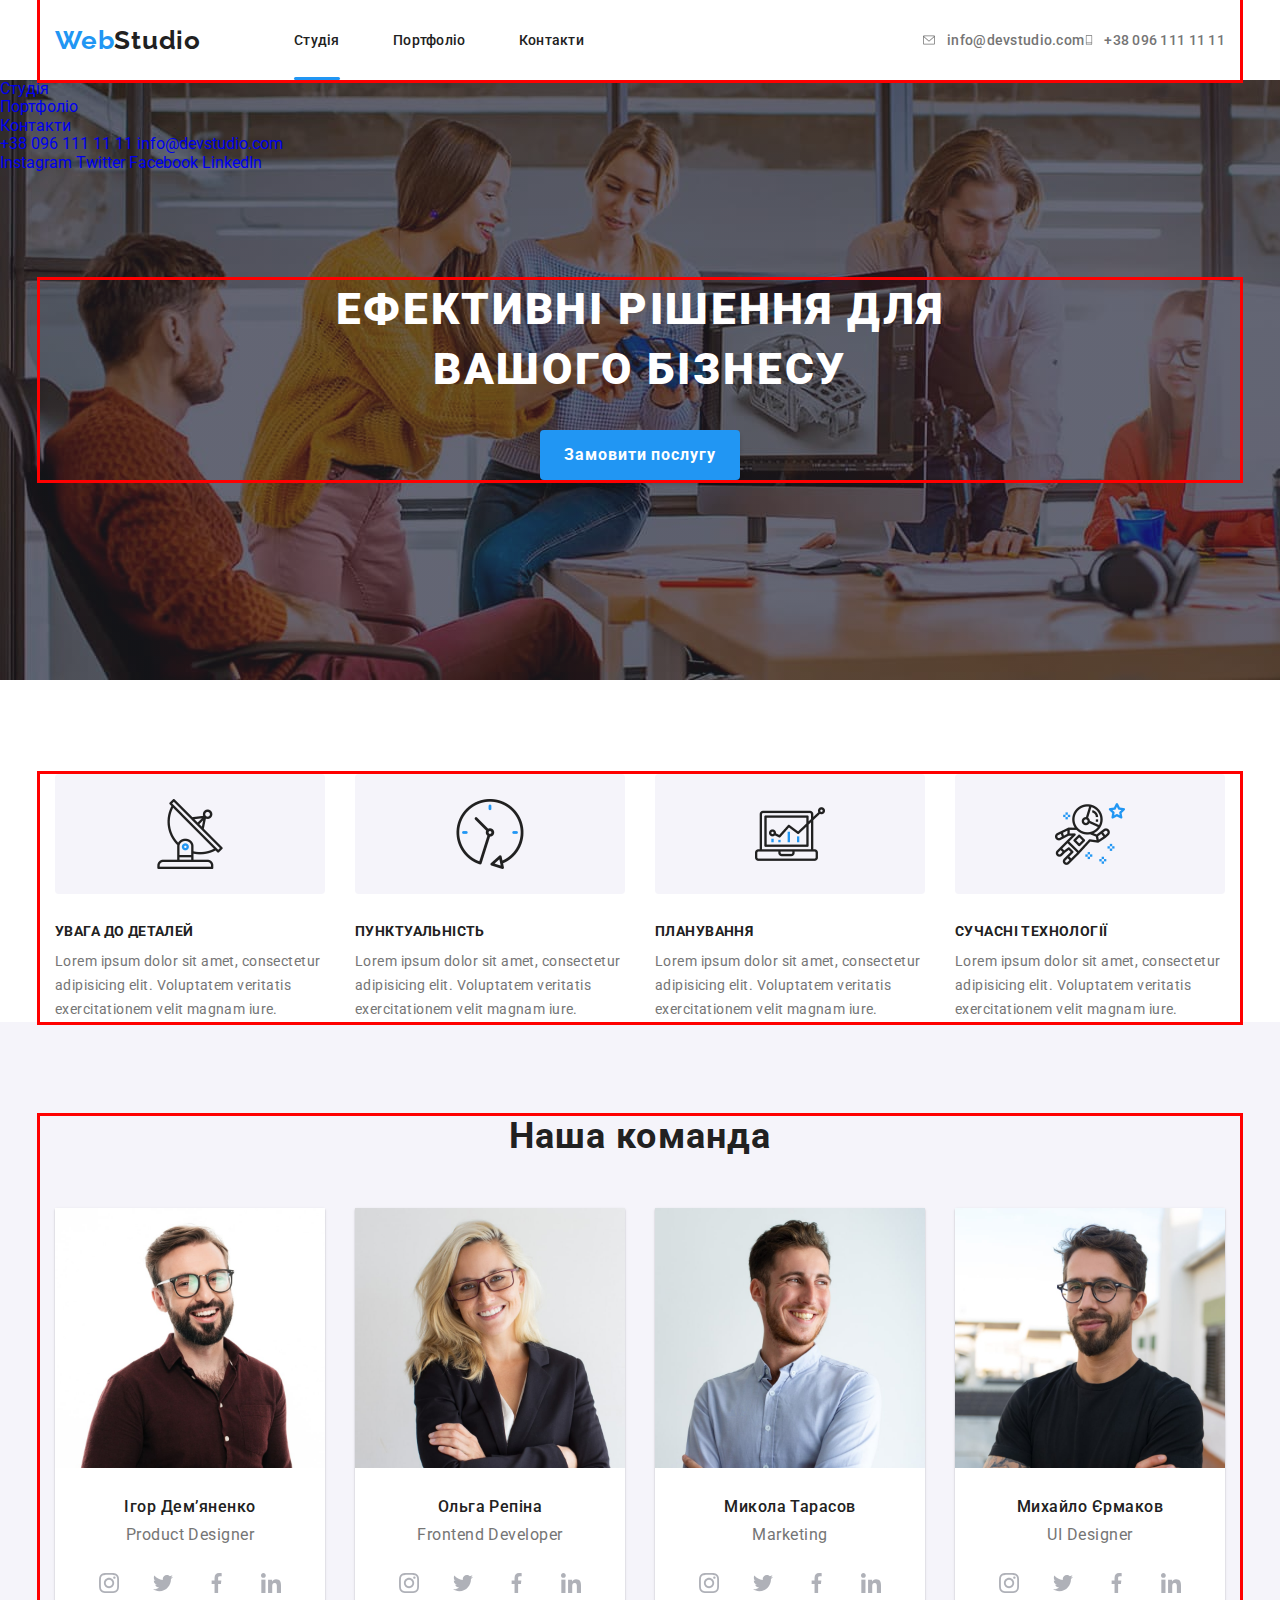
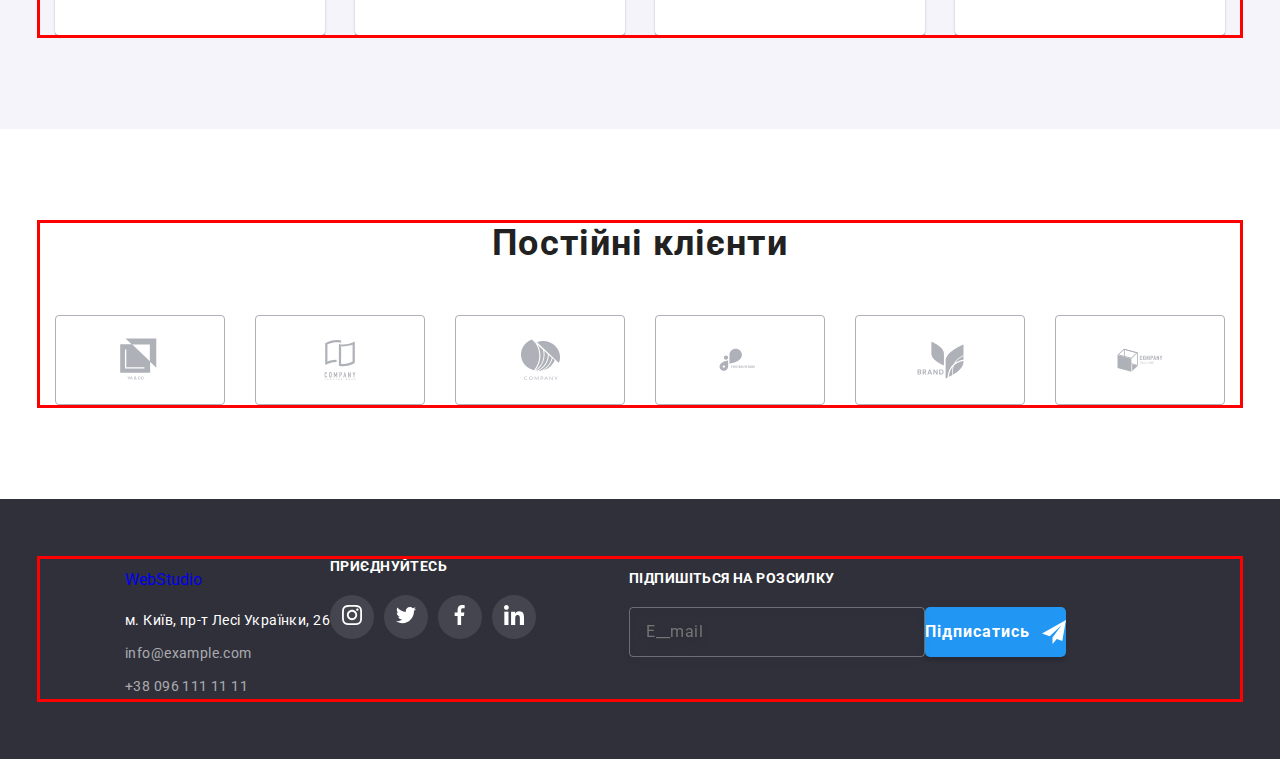
==== commit 3ab935dd: "images" ====
--- a/index.html
+++ b/index.html
@@ -53,12 +53,54 @@
                     +38 096 111 11 11
                 </a>
             </ul>
-            <button class="button__menu">
+            <button class="button__menu" data-menu-open>
                 <svg width="40px" height="40px" class="menu__svg">
                     <use href="./img/symbol-defs.svg#icon-menu-2"></use>
                 </svg>
             </button>
         </div>
+
+        <div class="header-menu__lists">
+                <ul class="header-menu__links">
+                    <li class="header-menu__item">
+                        <a href="./index.html" class="header-menu__link header-menu__overlay">Студія</a>
+                    </li>
+                    <li class="header-menu__item">
+                        <a href="./portfolio.html" class="header-menu__link">Портфоліо</a>
+                    </li>
+                    <li class="header-menu__item">
+                        <a href="#" class="header-menu__link">Контакти</a>
+                    </li>
+                </ul>
+                <div class="header-menu__container">
+                    <ul class="header-menu__contacts">
+                        <a href="tel:+380961111111" class="header-menu__contact">
+                            +38 096 111 11 11
+                        </a>
+                        <a href="mailto:info@devstudio.com" class="header-menu__contact">
+                            info@devstudio.com
+                        </a>
+                    </ul>
+                    <p class="header-menu__text">
+                        <a href="https://instagram.com" class="header-menu__soc">
+                            Instagram
+                        </a>
+                        
+                        <a href="https://twitter.com" class="header-menu__soc">
+                            Twitter
+                        </a>
+                        
+                        <a href="https://facebook.com" class="header-menu__soc">
+                            Facebook
+                        </a>
+                        
+                        <a href="https://linkedin.com" class="header-menu__soc">
+                            LinkedIn
+                        </a>
+                    </p>
+                </div>
+
+
     </header>
 
     <main class="main">
@@ -321,8 +363,8 @@
         </section>
     </main>
 
-    <!-- <footer class="footer">
-        <div class="footer__container">
+    <footer class="footer">
+        <div class="footer__container container" >
             <div class="footer__column1">
                 <a href="./index.html" class="footer__logo">Web<span class="logo__white">Studio</span></a>
                 <ul class="footer__list">
@@ -383,10 +425,29 @@
                 </form>
             </div>
         </div>
-    </footer> -->
+    </footer>
+
+    <div class="menu-modal is-hidden" data-menu>
+        <button type="button" data-menu-close>
+            close
+        </button>
+        <nav class="menu-modal__nav">
+                <ul class="menu-modal__list">
+                    <li class="menu-modal__item">
+                        <a href="./index.html" class="menu-modal__link menu-modal__overlay">Студія</a>
+                    </li>
+                    <li class="menu-modal__item">
+                        <a href="./portfolio.html" class="menu-modal__link">Портфоліо</a>
+                    </li>
+                    <li class="menu-modal__item">
+                        <a href="#" class="menu-modal__link">Контакти</a>
+                    </li>
+                </ul>
+            </nav>
+    </div>
 
     <div class="overlay is-hidden" data-backdrop>
-            <form class="form is-hidden">
+            <form class="form">
                 <h2 class="form__title">Залиште свої дані, ми Вам зателефонуємо</h2>
                 <button class="form__container" type="button" data-close-modal>
                     <svg class="form__icon" width="11" height="11">
@@ -428,6 +489,8 @@
                 <button class="form__but" type="submit">Надіслати</button>
             </form>
         </div>
+
+        
 
     <script>
         const refs = {
@@ -455,10 +518,32 @@
         function logBackdropClick() {
           console.log("Це клік в бекдроп");
         }
-
+        
+        const refsMenu = {
+            openMenuBtn: document.querySelector("[data-open-Menu]"),
+            closeMenuBtn: document.querySelector("[data-close-Menu]"),
+            backdrop: document.querySelector("[data-backdropMenu]"),
+        };
+
+        refsMenu.openMenuBtn.addEventListener("click", toggleMenu);
+        refsMenu.closeMenuBtn.addEventListener("click", toggleMenu);
+
+        function toggleMenu() {
+            refsMenu.backdrop.classList.toggle("is-hidden");
+
+            if (document.body.style.overflow == 'hidden') {
+                document.body.style.overflow = 'visible';
+            }
+            else {
+                document.body.style.overflow = 'hidden';
+            }
+        }
+        
       </script>
 
-    
+      <script src="./js/menu.js">
+
+      </script>
 </body>
 
 </html>--- a/sass/main.css
+++ b/sass/main.css
@@ -88,13 +88,37 @@
   }
 }
 
+.menu-modal {
+  position: fixed;
+  top: 0;
+  left: 0;
+  min-height: 300px;
+  min-width: 400px;
+  padding: 15px;
+  background-color: white;
+}
+
+.is-hidden {
+  opacity: 0;
+  pointer-events: none;
+}
+
+.no-scroll {
+  overflow: hidden;
+}
+
 .contacts {
   display: none;
   justify-content: space-between;
-  width: 333px;
   margin-left: auto;
 }
 @media screen and (min-width: 768px) {
+  .contacts {
+    display: block;
+    margin-left: auto;
+  }
+}
+@media screen and (min-width: 1200px) {
   .contacts {
     display: flex;
   }
@@ -231,13 +255,32 @@
 
 .benefits__list {
   display: flex;
-  justify-content: space-between;
+  justify-content: center;
   flex-wrap: wrap;
   gap: 30px;
 }
 
+.benefits__item {
+  width: 100%;
+}
+@media screen and (min-width: 480px) {
+  .benefits__item {
+    width: 450px;
+  }
+}
+@media screen and (min-width: 768px) {
+  .benefits__item {
+    width: 354px;
+  }
+}
+@media screen and (min-width: 1200px) {
+  .benefits__item {
+    width: 270px;
+  }
+}
+
 .benefits__item:before {
-  width: 270px;
+  width: 100%;
   height: 120px;
   content: "";
   display: block;
@@ -282,7 +325,12 @@
   letter-spacing: 0.03em;
   text-transform: uppercase;
   color: #212121;
-  width: 270px;
+  text-align: center;
+}
+@media screen and (min-width: 768px) {
+  .benefits__title {
+    text-align: left;
+  }
 }
 
 .benefits__text {
@@ -291,8 +339,12 @@
   line-height: 1.71;
   letter-spacing: 0.03em;
   color: #757575;
-  width: 270px;
   margin-top: 10px;
+}
+@media screen and (min-width: 768px) {
+  .benefits__text {
+    text-align: left;
+  }
 }
 
 .services {
@@ -490,7 +542,7 @@
 
 .form {
   padding: 40px;
-  width: 528px;
+  width: 100%;
   height: 581px;
   position: absolute;
   z-index: 3;
@@ -501,6 +553,16 @@
   box-shadow: 0px 1px 3px rgba(0, 0, 0, 0.12), 0px 1px 1px rgba(0, 0, 0, 0.14), 0px 2px 1px rgba(0, 0, 0, 0.2);
   border-radius: 4px;
 }
+@media screen and (min-width: 768px) {
+  .form {
+    width: 450px;
+  }
+}
+@media screen and (min-width: 1200px) {
+  .form {
+    width: 528px;
+  }
+}
 
 .form__title {
   font-family: "Roboto";
@@ -654,12 +716,14 @@
 }
 
 .footer__container {
-  width: 1200px;
-  padding: 0 15px;
-  margin: 0 auto;
-  display: flex;
-}
-
+  display: flex;
+  flex-direction: column;
+}
+@media screen and (min-width: 768px) {
+  .footer__container {
+    flex-direction: row;
+  }
+}
 .footer__list {
   margin-top: 20px;
 }
@@ -730,18 +794,18 @@
   background: #2196F3;
 }
 
-.footer-svg {
+.footer__svg {
   fill: #FFF;
   transition: 0.2s;
 }
 
-.footer-soc:hover {
+.footer__soc:hover {
   border-radius: 50%;
   background: #2196F3;
   transition: 0.2s;
 }
 
-.footer-column2 {
+.footer__column2 {
   margin-left: 93px;
   padding-top: 12px;
 }
@@ -749,8 +813,14 @@
 .footer__form {
   display: flex;
   justify-content: space-between;
-  width: 570px;
+  width: 100%;
   margin-top: 20px;
+  flex-direction: column;
+}
+@media screen and (min-width: 768px) {
+  .footer__form {
+    flex-direction: row;
+  }
 }
 
 .footer__but {
@@ -775,7 +845,7 @@
 }
 
 .footer__field {
-  width: 358px;
+  width: 100%;
   height: 50px;
   border: 1px solid rgba(255, 255, 255, 0.3);
   filter: drop-shadow(0px 4px 4px rgba(0, 0, 0, 0.15));
